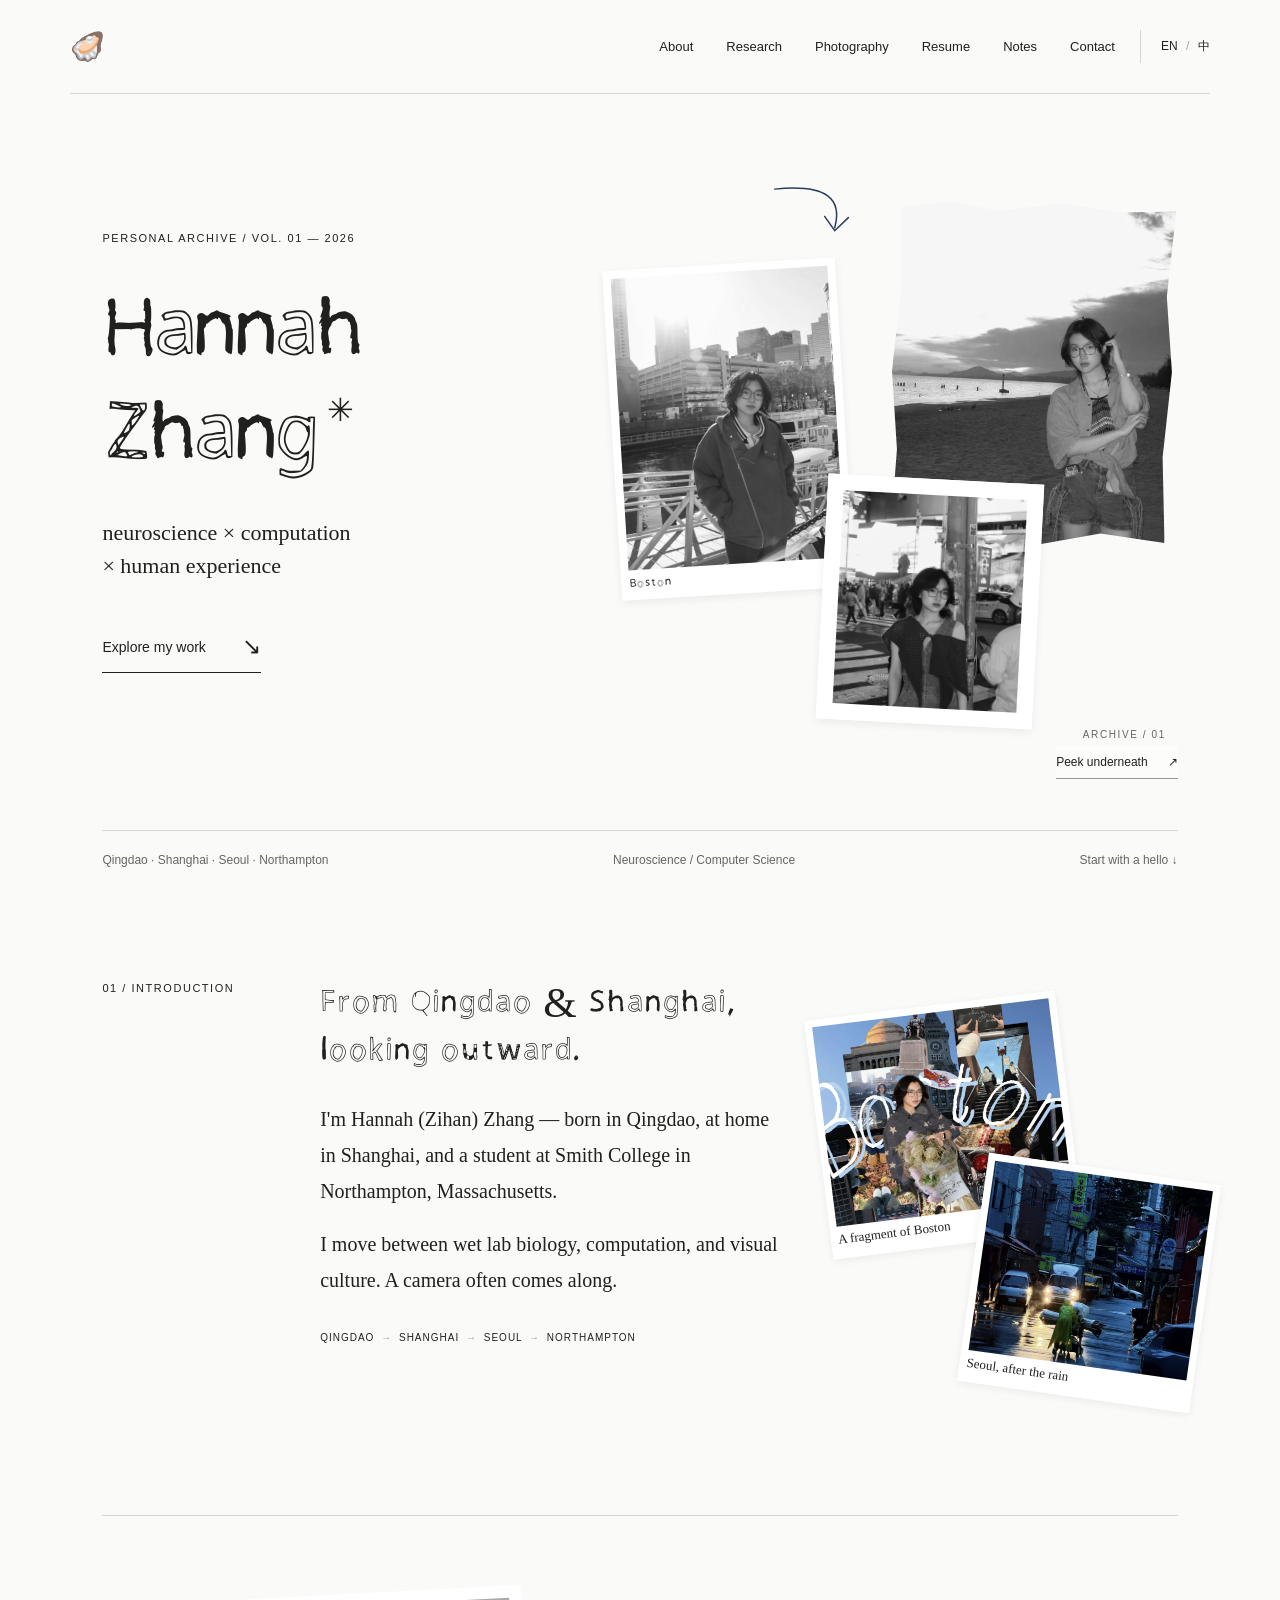
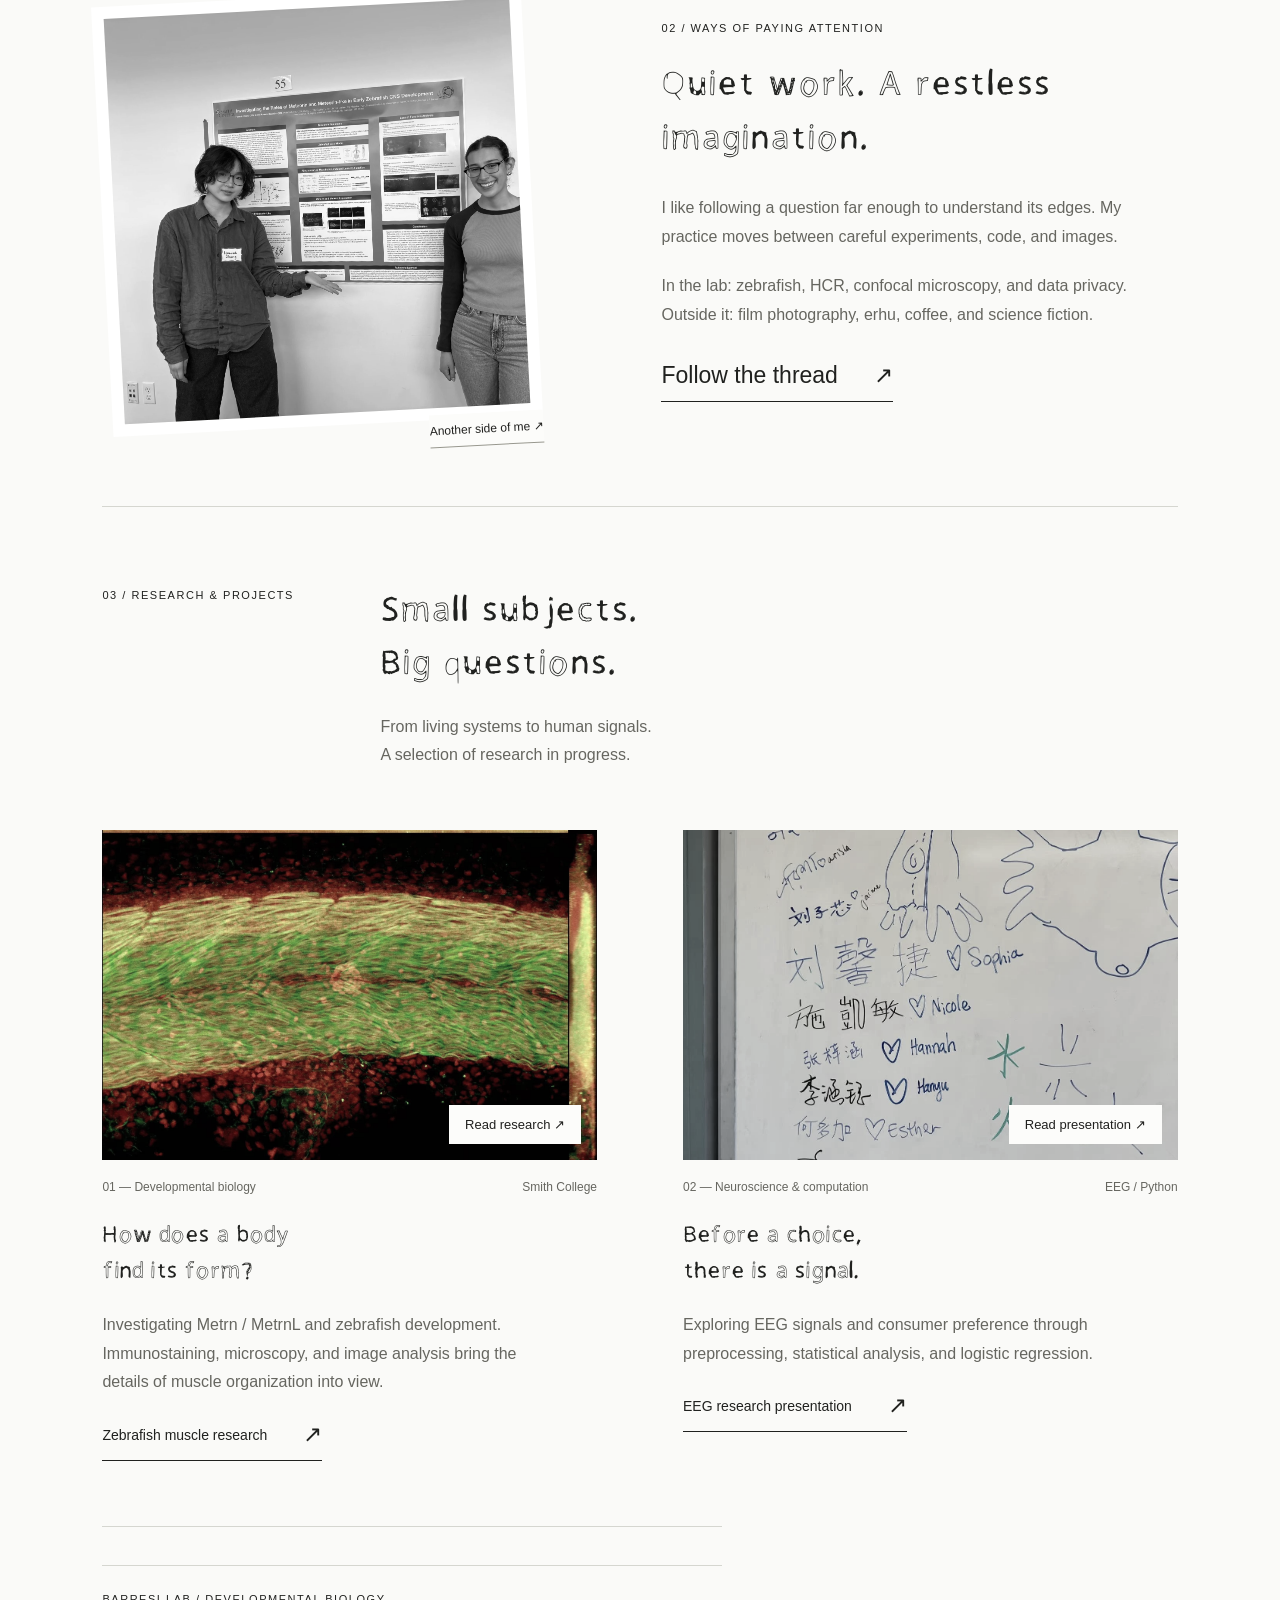
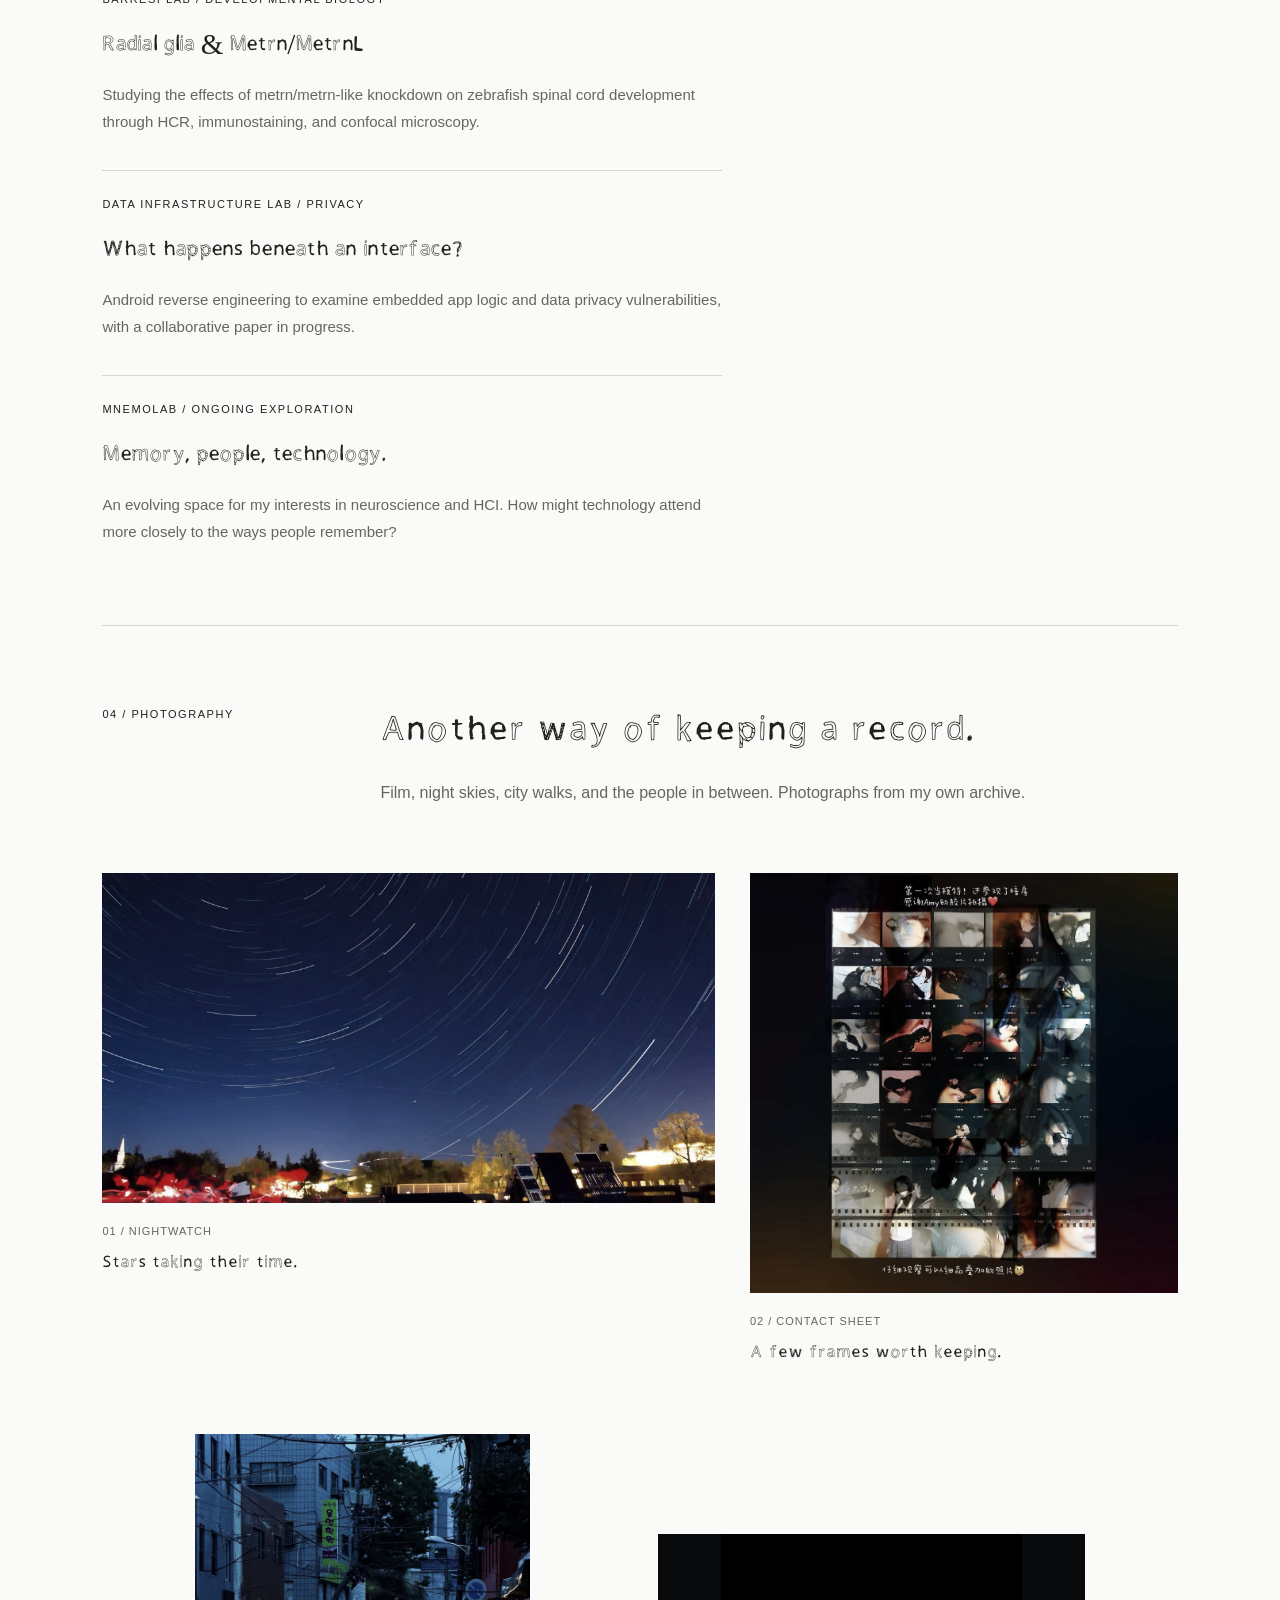
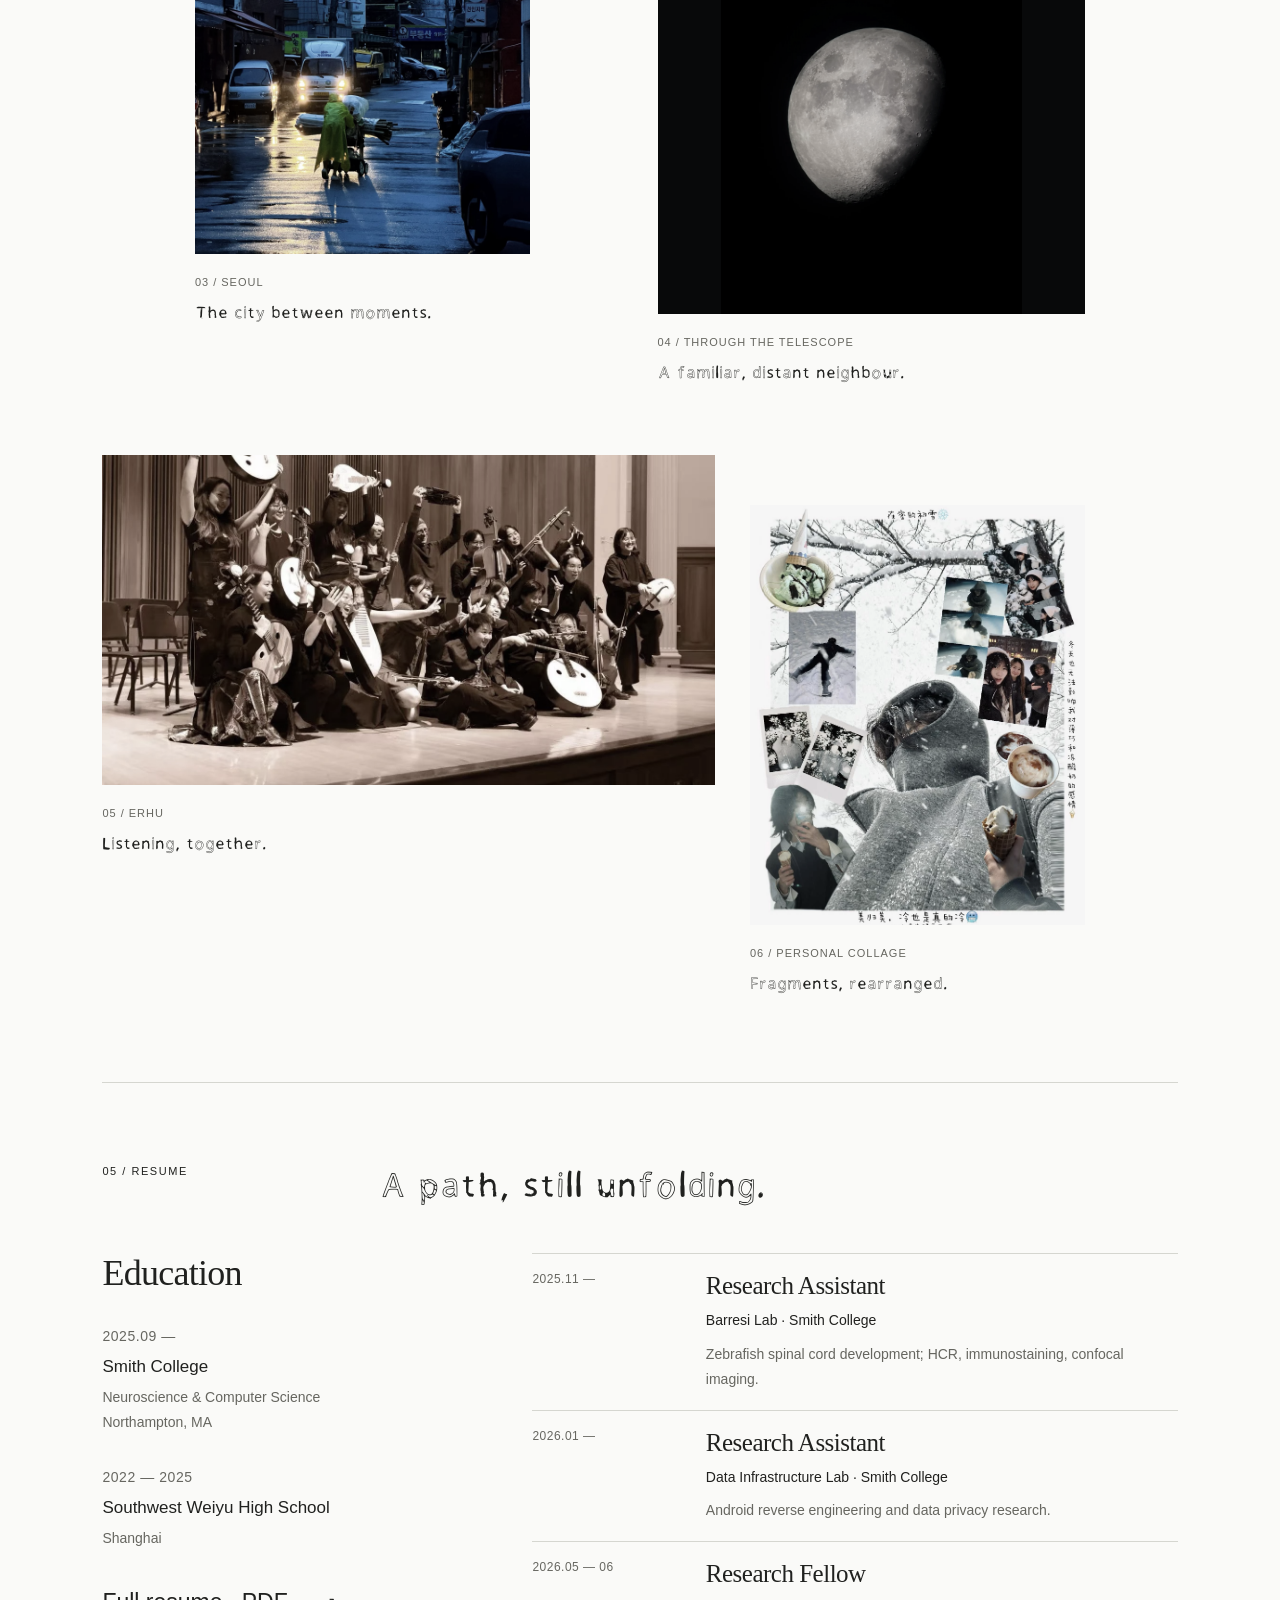
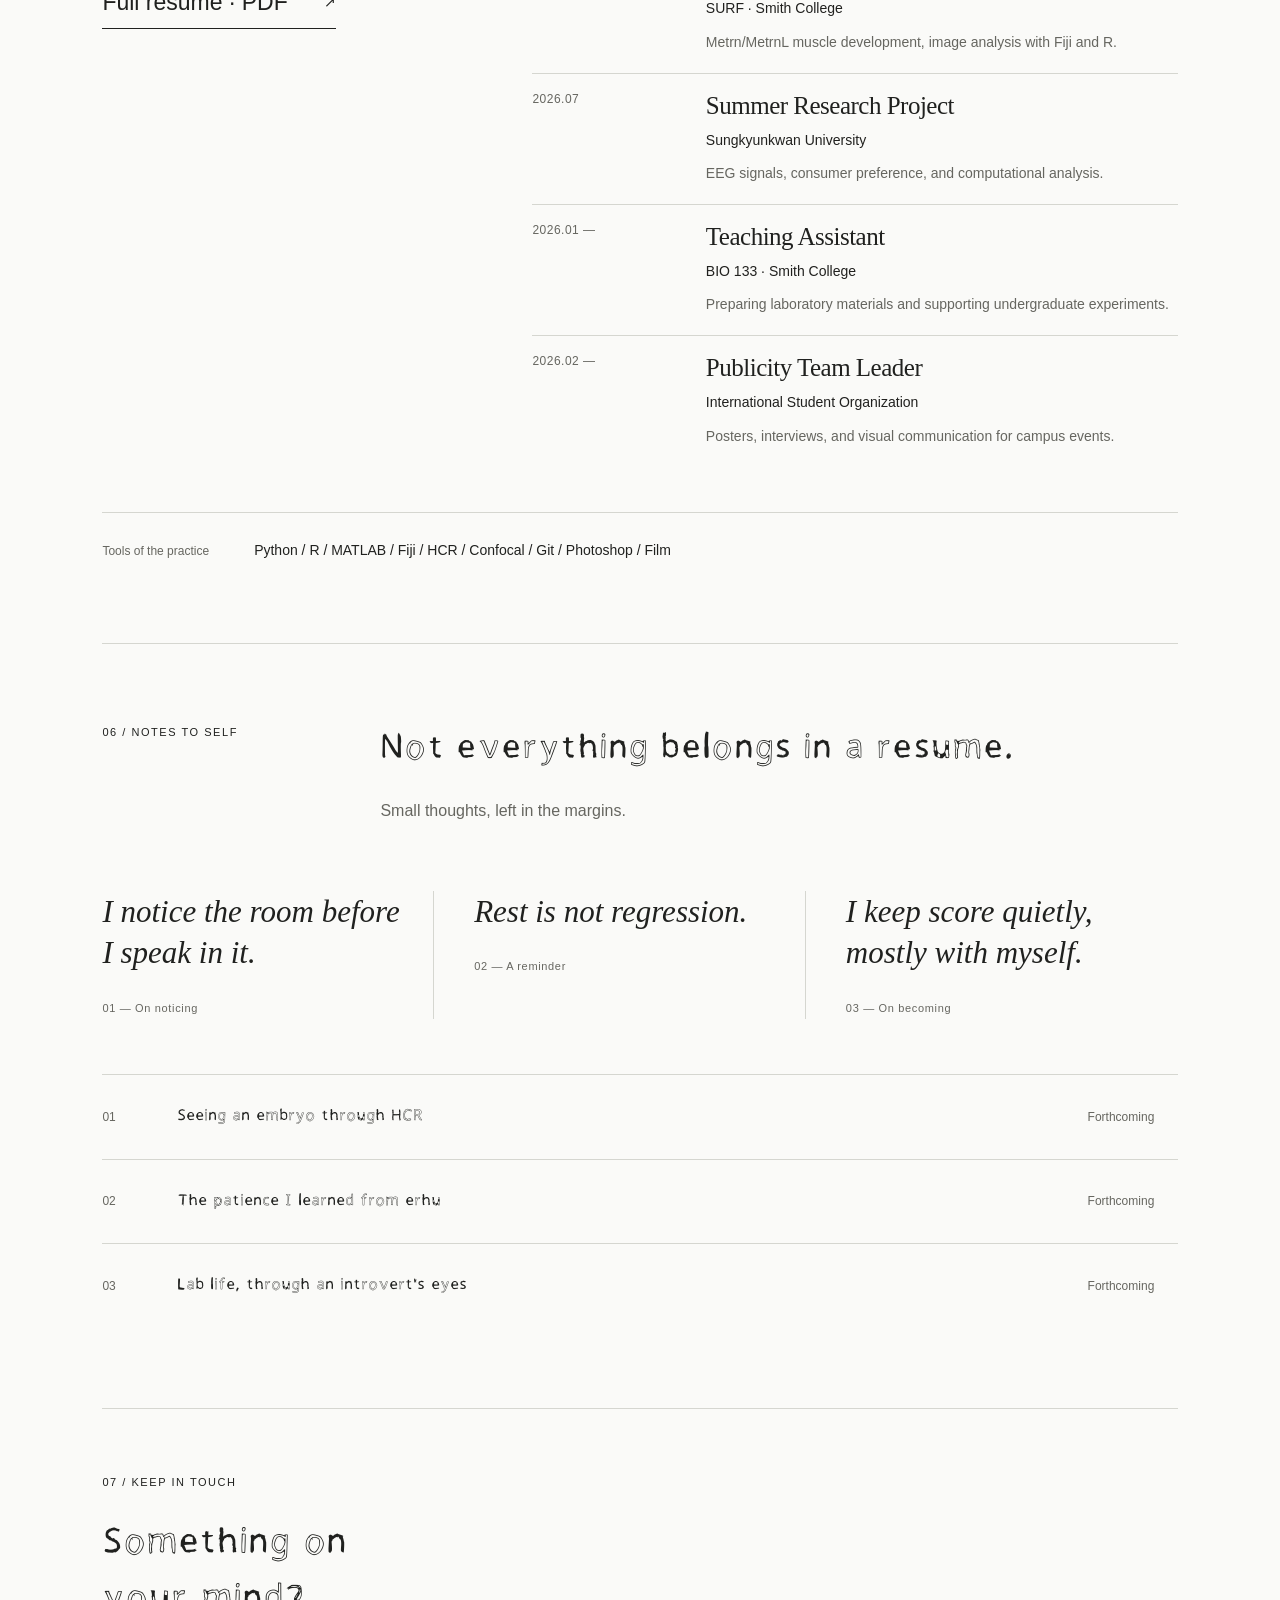
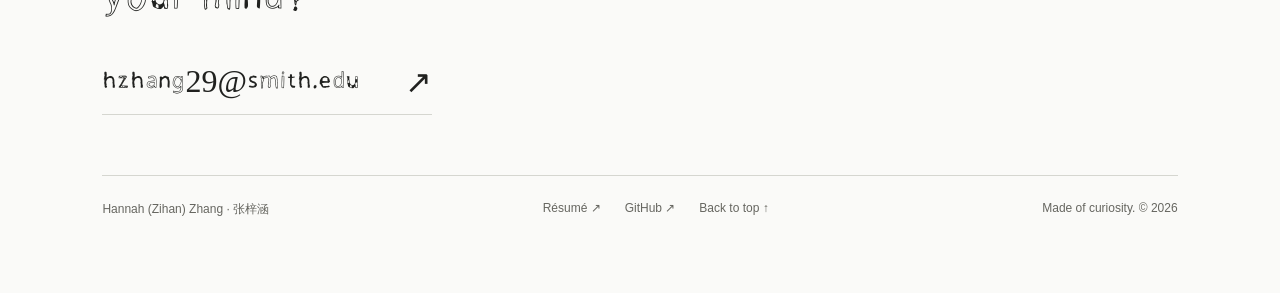
==== editorial.html @ 05620614 "Create Hannah portfolio site" ====
<!doctype html>
<html lang="en"><head><meta charset="utf-8"><meta name="viewport" content="width=device-width,initial-scale=1"><meta name="description" content="Hannah (Zihan) Zhang — neuroscience, computer science, and human-computer interaction. Research, projects, and observations."><meta name="theme-color" content="#fafaf8"><title>Hannah Zhang — Research & Design</title><link rel="stylesheet" href="style.css"><script src="site.js" defer></script><script src="archive.js" defer></script></head><body><a class="skip" href="#main">Skip to content</a><div id="site"></div></body></html>
---- style.css ----
:root{--paper:#fafaf8;--ink:#20211f;--muted:#686b66;--line:#d5d6d0;--accent:#283d5c;font-family:Arial,Helvetica,sans-serif;color:var(--ink);background:var(--paper);font-synthesis:none}*{box-sizing:border-box}html{scroll-behavior:smooth;scroll-padding-top:100px}body{margin:0}a{color:inherit;text-decoration:none}a:hover{opacity:.7}a:focus-visible,summary:focus-visible{outline:2px solid #a35439;outline-offset:6px}img{display:block;width:100%;height:100%;object-fit:cover}p{font-size:16px;line-height:1.7}h1,h2,h3,p,figure{margin:0}h1,h2,h3{font-weight:400}h2{font-family:Georgia,'Times New Roman',serif;font-size:clamp(40px,4.6vw,72px);line-height:1.08;letter-spacing:-.04em}h2 em,h3 em{font-weight:400}h3{font:36px/1.12 Georgia,serif;letter-spacing:-.025em}header{height:94px;display:flex;align-items:center;justify-content:space-between;margin:0 5.5%;border-bottom:1px solid var(--line);position:relative;z-index:5}nav{display:flex;gap:36px;font-size:14px}nav span{margin-left:8px}.wordmark{font:44px/.8 Georgia,serif;letter-spacing:-5px}.wordmark span{font-style:italic}.wordmark sup{font-size:20px;vertical-align:top;margin-left:8px;letter-spacing:0}.edition-switch{position:fixed;bottom:22px;left:50%;transform:translateX(-50%);display:flex;z-index:20;background:var(--paper);border:1px solid var(--line);border-radius:40px;padding:5px;box-shadow:0 5px 30px #0002;white-space:nowrap;font-size:13px}.edition-switch a{padding:10px 19px;border-radius:25px}.edition-switch a[aria-current]{background:var(--ink);color:var(--paper)}.eyebrow{text-transform:uppercase;letter-spacing:.13em;font-size:12px;line-height:1.5}.hand{font-family:'Bradley Hand','Segoe Print','Comic Sans MS',cursive;font-size:22px;color:var(--accent)}.text-link{display:inline-flex;gap:36px;align-items:center;font-size:14px;padding:12px 0;border-bottom:1px solid currentColor}.text-link span{font-size:23px}.section{margin:0 8%;padding:110px 0;border-bottom:1px solid var(--line)}.skip{position:fixed;top:-100px;z-index:99;background:white;color:black;padding:12px}.skip:focus{top:0}.editorial-hero{padding:76px 8% 0;display:grid;grid-template-columns:43% 57%;min-height:calc(100svh - 94px);align-items:center}.intro{position:relative;padding-bottom:60px}.intro h1{font-family:Georgia,serif;line-height:.84;letter-spacing:-.07em;font-size:clamp(78px,8.6vw,137px);margin:36px 0 26px}.intro h1 span{font-style:italic}.intro h1 sup{font-size:44px;vertical-align:top;display:inline-block;transform:translate(13px,10px)}.hero-sub{font-family:Georgia,serif;font-size:20px;line-height:1.45;margin-bottom:24px}.intro-note{display:block;transform:rotate(-5deg);margin-top:35px;font-size:19px}.collage{height:540px;position:relative;margin-left:15px}.piece{position:absolute;background:#fff;box-shadow:0 3px 8px #0001;filter:grayscale(1);transition:filter .4s,transform .4s}.piece:hover{filter:grayscale(0);z-index:4;transform:rotate(0deg) scale(1.04)}.piece img{object-fit:cover}.portrait{width:43%;height:315px;top:67px;left:9%;transform:rotate(-7deg);padding:8px 8px 30px}.portrait figcaption{font:13px Georgia,serif;padding-top:8px}.snow{width:45%;height:326px;right:0;top:20px;transform:rotate(7deg);clip-path:polygon(0 2%,18% 0,25% 2%,55% 0,70% 2%,100% 0,98% 25%,100% 50%,98% 76%,100% 100%,76% 98%,40% 100%,0 98%)}.film{width:38%;height:240px;left:43%;top:273px;transform:rotate(6deg);padding:7px;z-index:2}.fish{width:31%;height:177px;top:332px;left:5%;transform:rotate(-9deg);padding:7px 7px 23px;z-index:3}.fish img{object-position:50% 45%}.fish figcaption{font:12px Georgia,serif;padding-top:5px}.top-note{position:absolute;left:1%;top:0;transform:rotate(-5deg)}.collage svg{position:absolute;width:95px;left:30%;top:0;color:var(--accent);z-index:5}.bottom-note{position:absolute;bottom:0;left:4%;transform:rotate(-4deg);font-size:18px}.collage-star{position:absolute;right:-5%;bottom:45px;font-size:60px;color:var(--accent);transform:rotate(20deg)}.hero-baseline{grid-column:1/-1;display:flex;justify-content:space-between;border-top:1px solid var(--line);margin-top:55px;padding:22px 0;font-size:12px;color:var(--muted);gap:20px}.about{display:grid;grid-template-columns:40% 1fr;gap:12%;align-items:center}.about-photo{transform:rotate(-3deg)}.about-photo img{height:430px;filter:grayscale(1);object-position:30%;border:12px solid white}.about-photo .hand{display:block;text-align:center;margin-top:17px}.about-copy h2{margin:22px 0 27px}.about-copy p:not(.eyebrow){margin-bottom:20px;color:var(--muted)}.section-heading{display:grid;grid-template-columns:24% 1fr;align-items:start;gap:30px}.section-heading>p:last-child:not(.eyebrow){grid-column:2;color:var(--muted)}.research-grid{display:grid;grid-template-columns:1fr 1fr;gap:8%;margin-top:60px}.research-card.second{margin-top:130px}.image-link{position:relative;display:block;height:330px;overflow:hidden}.image-link img{transition:transform .6s;filter:grayscale(1)}.image-link:hover img{transform:scale(1.035);filter:grayscale(0)}.image-action{position:absolute;right:16px;bottom:16px;background:var(--paper);color:var(--ink);font-size:13px;padding:12px 16px}.card-meta{display:flex;justify-content:space-between;gap:14px;font-size:12px;color:var(--muted);margin:20px 0 18px}.research-card h3{margin-bottom:20px}.research-card p{max-width:460px;color:var(--muted);margin-bottom:12px}.project-list{margin-top:60px}.project-list article{padding:35px 0;border-top:1px solid var(--line);display:grid;grid-template-columns:8% 1fr 27%;gap:25px}.project-number{font:italic 27px Georgia,serif}.project-list h3{margin:15px 0}.project-list p{color:var(--muted);max-width:480px}.project-list article>img{height:235px;filter:grayscale(1)}details{margin-top:20px;max-width:550px}summary{cursor:pointer;list-style:none;font-size:14px;display:flex;justify-content:space-between;width:210px;padding:12px 0;border-bottom:1px solid var(--line)}summary::-webkit-details-marker{display:none}details[open] summary span{transform:rotate(45deg)}details>p{padding-top:16px}.mini-gallery{display:grid;grid-template-columns:repeat(3,1fr);gap:8px;margin-top:16px}.mini-gallery img{height:120px}footer{padding:95px 8% 110px}footer h2{margin:25px 0 35px;font-size:clamp(45px,6vw,90px)}.email{font:clamp(19px,2.5vw,36px) Georgia,serif;border-bottom:1px solid var(--line);padding-bottom:13px;display:inline-flex;gap:45px}.footer-bottom{margin-top:80px;display:flex;flex-wrap:wrap;justify-content:space-between;gap:30px;border-top:1px solid var(--line);padding-top:25px;font-size:12px;color:var(--muted)}.footer-bottom div{display:flex;gap:24px}
/* Celestial: a distinct, immersive visual composition. */
.cosmic{--paper:#100e10;--ink:#f2ebe3;--muted:#bab0aa;--line:#ffffff2c;--accent:#d1a995;background:var(--paper);color:var(--ink)}.cosmic header{position:absolute;left:0;right:0;margin:0 5.5%;border-bottom-color:#ffffff35}.cosmic .wordmark{letter-spacing:-4px}.cosmic-hero{height:920px;min-height:100svh;max-height:1200px;position:relative;overflow:hidden;background:#100e10}.sky{position:absolute;inset:0;object-fit:cover;filter:sepia(.8) saturate(.65);opacity:.6;object-position:center 25%;transform:scale(1.07)}.nebula{position:absolute;inset:0;background:radial-gradient(ellipse at 72% 34%,#8f403761 0%,transparent 47%),linear-gradient(180deg,#130a1633 20%,#190e1666 65%,#100e10 100%);mix-blend-mode:screen}.cosmic-kicker{position:absolute;top:145px;left:8%;right:8%;display:flex;justify-content:space-between;font-size:12px;letter-spacing:.16em;text-transform:uppercase;z-index:3}.cosmic-title{position:relative;z-index:3;padding:242px 8% 0;pointer-events:none}.cosmic-title .eyebrow{color:#d6c3b7}.cosmic-title h1{font-family:Georgia,serif;font-size:clamp(96px,12.5vw,186px);font-weight:400;letter-spacing:-.055em;line-height:.88;margin:29px 0}.cosmic-title h1 em{font-weight:400}.cosmic-title>p:not(.eyebrow){font:20px/1.6 Georgia,serif;color:#e0d2c9}.cosmic-cta{display:inline-flex;gap:50px;align-items:center;font-size:14px;border-bottom:1px solid #ffffff66;padding:16px 0;margin-top:24px;pointer-events:auto}.moon{position:absolute;right:-7%;top:215px;width:56%;height:550px;object-fit:contain;mix-blend-mode:screen;filter:sepia(.45);opacity:.83;transform:rotate(-17deg);mask-image:linear-gradient(to bottom,black 70%,transparent)}.cell{position:absolute;width:43%;height:460px;left:45%;bottom:-15px;object-fit:cover;mix-blend-mode:screen;opacity:.55;filter:sepia(.65) saturate(.8);mask-image:radial-gradient(ellipse,#000 15%,transparent 67%);transform:rotate(-26deg)}.cosmic-caption{position:absolute;right:8%;bottom:93px;z-index:4;text-align:right}.cosmic-caption span{font-size:12px;letter-spacing:.12em;text-transform:uppercase;color:#d0b2a1}.cosmic-caption p{font:20px/1.5 Georgia,serif;margin-top:14px}.orbit-caption{position:absolute;left:8%;bottom:38px;font:italic 16px Georgia,serif;color:var(--muted)}.cosmic-about{display:grid;grid-template-columns:24% 1fr;gap:30px}.cosmic-about h2{font-size:clamp(40px,4.8vw,75px)}.cosmic-about h2 em{color:#c0a491}.about-columns{display:grid;grid-template-columns:1fr 1fr;gap:35px;margin:40px 0 15px}.about-columns p{color:var(--muted)}.cosmic .research{position:relative}.cosmic .research .section-heading h2 em,.cosmic .projects h2 em{color:#c0a491}.cosmic .image-link img{filter:saturate(.5)}.cosmic .image-link{height:365px}.cosmic .research-card.second{margin-top:150px}.cosmic .project-list article>img{filter:sepia(.25) saturate(.6)}.cosmic footer{background:radial-gradient(ellipse at 75% 90%,#4e282766,transparent 60%)}.cosmic footer h2 em{color:#c0a491}
@media(min-width:1600px){.editorial-hero,.section,footer{max-width:1440px;margin-left:auto;margin-right:auto}.editorial-hero{padding-left:80px;padding-right:80px}.collage{height:600px;transform:scale(1.08);transform-origin:center}.section,footer{padding-left:80px;padding-right:80px}}
@media(max-width:1000px){header{height:80px}.editorial-hero{padding-top:70px;grid-template-columns:43% 57%;padding-left:6%;padding-right:6%}.intro h1{font-size:90px}.collage{transform:scale(.87);transform-origin:center;min-width:360px;margin-left:-20px}.hero-sub{font-size:18px}.hero-baseline{font-size:12px}.section{margin:0 6%;padding:80px 0}.about{gap:7%}.about-photo img{height:340px}.section-heading{grid-template-columns:20% 1fr}.cosmic-title{padding-top:245px}.cosmic-title h1{font-size:130px}.cosmic-hero{height:890px}.cosmic-kicker{top:120px}.moon{right:-13%;width:65%}.cosmic-about{grid-template-columns:1fr}.cosmic-about>div{padding-top:18px}.research-grid{gap:5%}.card-meta{flex-direction:column;gap:5px}.image-link,.cosmic .image-link{height:280px}.project-list article{grid-template-columns:5% 1fr 28%;gap:20px}}
@media(max-width:650px){html{scroll-padding-top:25px}header{margin:0 6%;height:76px}.wordmark{font-size:35px}nav{gap:15px;font-size:12px}nav span{display:none}.editorial-hero{display:flex;flex-direction:column;padding:46px 6% 0;align-items:stretch}.intro{padding:0}.intro h1{font-size:94px;margin-top:28px}.intro h1 br{display:none}.intro h1 span{display:block}.intro h1 sup{position:absolute;left:245px;top:97px;font-size:36px}.hero-sub{font-size:19px}.intro-note{position:absolute;right:0;bottom:10px;font-size:15px;width:105px}.collage{width:100%;height:475px;min-width:0;margin:45px 0 0;transform:none}.portrait{height:275px;left:5%;top:67px}.snow{height:265px;width:48%;right:2%;top:38px}.film{height:193px;top:243px}.fish{height:155px;top:288px;left:2%;width:36%}.bottom-note{bottom:0;font-size:16px}.collage-star{right:0;bottom:14px;font-size:46px}.top-note{font-size:20px}.hero-baseline{margin-top:30px;flex-wrap:wrap;gap:12px;line-height:1.6}.hero-baseline a{width:100%}.section{padding:65px 0;margin:0 6%}.about{display:flex;flex-direction:column-reverse;gap:40px}.about-photo{width:90%}.about-photo img{height:290px}.about-copy h2{font-size:45px}.section-heading{display:block}.section-heading .eyebrow{margin-bottom:25px}.section-heading>p:last-child:not(.eyebrow){margin-top:25px}.research-grid{grid-template-columns:1fr;gap:55px;margin-top:35px}.research-card.second,.cosmic .research-card.second{margin-top:0}.image-link,.cosmic .image-link{height:285px}.card-meta{flex-direction:row;font-size:11px}h3{font-size:33px}.project-list{margin-top:35px}.project-list article{grid-template-columns:26px 1fr;gap:14px}.project-list article>img{grid-column:2;height:220px}.project-list h3{font-size:30px}.mini-gallery{grid-template-columns:1fr 1fr}.mini-gallery img{height:120px}footer{padding:65px 6% 120px}.footer-bottom{margin-top:55px;display:flex;flex-direction:column;gap:24px}.edition-switch{bottom:16px}.edition-switch a{padding:10px 17px}.cosmic header{margin:0 6%}.cosmic-kicker{top:108px;left:6%;right:6%;font-size:10px;letter-spacing:.08em}.cosmic-hero{height:860px;min-height:100svh;max-height:none}.cosmic-title{padding:210px 6% 0}.cosmic-title h1{font-size:clamp(86px,22vw,125px);margin-top:28px}.cosmic-title .eyebrow{font-size:10px;letter-spacing:.09em}.cosmic-title>p:not(.eyebrow){font-size:17px;max-width:260px}.moon{top:345px;right:-27%;width:92%;height:430px;opacity:.52}.cell{width:95%;left:0;bottom:10px;height:330px;opacity:.48}.cosmic-caption{right:6%;bottom:69px}.cosmic-caption p{font-size:17px}.cosmic-caption span{font-size:10px}.orbit-caption{left:6%;font-size:13px;bottom:25px}.cosmic-about h2{font-size:42px}.about-columns{grid-template-columns:1fr;gap:22px;margin-top:28px}.cosmic-about{gap:13px}.sky{object-position:55% center}.cosmic footer h2{font-size:45px}}
@media(prefers-reduced-motion:reduce){html{scroll-behavior:auto}*,*::before,*::after{transition:none!important}}
/* Hybrid reveal system: one concealed layer, a pointer-following aperture. */
.reveal-surface{--mx:50%;--my:50%;position:relative;isolation:isolate}.hidden-world{position:absolute;inset:0;overflow:hidden;pointer-events:none;z-index:7;background:#170d12;clip-path:circle(0 at var(--mx) var(--my));transition:clip-path .5s cubic-bezier(.2,.7,.2,1);filter:none}.is-peeking>.hidden-world,.word-peek>.hidden-world{clip-path:circle(145px at var(--mx) var(--my));transition:clip-path .15s ease-out}.is-open>.hidden-world{clip-path:circle(150% at 50% 50%);transition:clip-path .8s ease}.universe-sky{position:absolute;inset:0;filter:sepia(.9) saturate(.75);opacity:.7}.hidden-world:after{content:'';position:absolute;inset:0;background:radial-gradient(ellipse at 65% 35%,#8f393b70,transparent 70%);pointer-events:none}.universe-tissue{position:absolute;left:12%;bottom:12%;width:72%;height:43%;transform:rotate(-28deg);mix-blend-mode:screen;filter:sepia(.5) saturate(.65);mask-image:radial-gradient(ellipse,black 10%,transparent 70%)}.universe-moon{position:absolute;right:-9%;top:0;width:68%;height:65%;object-fit:contain;mix-blend-mode:screen;filter:sepia(.5);opacity:.8}.world-caption{position:absolute;z-index:2;left:10%;bottom:16%;right:5%;font:italic 31px/1.1 Georgia,serif;color:#f6e9df}.world-caption small{display:block;font:10px/1.5 Arial,sans-serif;letter-spacing:.13em;text-transform:uppercase;margin-top:15px}.reveal-toggle{position:absolute;bottom:-27px;right:0;z-index:10;border:0;border-bottom:1px solid #98988f;background:var(--paper);color:var(--ink);font:12px/1.5 Arial,sans-serif;padding:7px 0;cursor:pointer;display:flex;gap:20px}.reveal-toggle:focus-visible{outline:2px solid #6b443f;outline-offset:5px}.collage .bottom-note{bottom:16px}.collage .hidden-world{inset:25px 0 32px;transform:rotate(2deg);border-radius:2px}.about-world{inset:12px 12px 52px}.about-film{position:absolute;right:6%;top:14%;height:70%;width:45%;object-fit:cover;transform:rotate(12deg);filter:sepia(.4);mix-blend-mode:screen}.about-world .world-caption{font-size:26px}.about-photo .reveal-toggle{bottom:-25px}.research-inner{position:absolute;width:90%;height:110%;left:10%;top:-5%;mix-blend-mode:screen;object-fit:cover;filter:sepia(.6) saturate(.65);mask-image:radial-gradient(ellipse,black 10%,transparent 72%)}.research-world .world-caption{font-size:30px}.image-action{z-index:8}.discipline{cursor:crosshair;position:relative;display:inline-block;outline-offset:6px}.discipline:after{content:'';position:absolute;left:0;bottom:-3px;width:100%;height:6px;border-bottom:1px solid #674b49;transform:scaleX(0) rotate(-2deg);transform-origin:left;transition:transform .4s}.discipline:hover:after,.discipline:focus:after{transform:scaleX(1) rotate(-2deg)}.collage[data-world=biology] .universe-tissue{width:100%;height:80%;left:0;bottom:10%;opacity:1}.collage[data-world=biology] .universe-moon{opacity:.15}.collage[data-world=computation] .hidden-world{background-color:#171c25}.collage[data-world=computation] .world-caption:before{content:'signal → pattern → understanding';display:block;font:12px/1.8 monospace;margin-bottom:12px}.collage[data-world=human] .world-caption:before{content:'a space between you & me';display:block;font:15px/1.5 Georgia,serif;margin-bottom:12px}.project-reveal{position:relative;isolation:isolate;transition:color .4s,padding .4s}.project-reveal:before{content:'';position:absolute;inset:0;z-index:-1;background:linear-gradient(90deg,#1b1016e8,#321f2580),var(--project-world) center/cover;clip-path:inset(0 100% 0 0);transition:clip-path .65s ease}.project-reveal:hover:before,.project-reveal:focus-within:before{clip-path:inset(0)}.project-reveal:hover,.project-reveal:focus-within{color:#f5eee7;padding-left:20px;padding-right:20px}.project-reveal:hover p,.project-reveal:focus-within p{color:#d8cbc3}.constellation-line{position:relative;padding-bottom:14px}.constellation-line:after{content:'· ——— ✧ ——— ·';font:20px Georgia,serif;color:#674b49;position:absolute;left:0;bottom:-15px;white-space:nowrap;max-width:0;overflow:hidden;transition:max-width .8s}.constellation-line:hover:after,.constellation-line:focus:after{max-width:100%}#contact{position:relative;overflow:hidden}.contact-star{position:absolute;top:var(--cy,50%);left:var(--cx,90%);pointer-events:none;font-size:23px;color:#67534d;opacity:0;transition:opacity .4s;transform:translate(14px,10px)}#contact:hover .contact-star{opacity:.6}@media(max-width:650px){.is-peeking>.hidden-world,.word-peek>.hidden-world{clip-path:circle(105px at var(--mx) var(--my))}.is-open>.hidden-world{clip-path:circle(150% at 50% 50%)}.hero-baseline{margin-top:45px}.intro-note{max-width:105px}.world-caption{font-size:26px}.project-reveal:hover,.project-reveal:focus-within{padding-left:8px;padding-right:8px}.contact-star{display:none}}@media(prefers-reduced-motion:reduce){.contact-star{display:none}.hidden-world{transition:none!important}}
/* Personal archive — quieter typography, distinct editorial chapters. */
.editorial{--display:'Didot','Bodoni 72','Baskerville','Times New Roman',serif;--reading:'Baskerville','Iowan Old Style','Palatino Linotype',serif;--sans:'Avenir Next','Helvetica Neue',Arial,sans-serif;font-family:var(--sans);--paper:#fcfcfa;--ink:#21211f;--muted:#666660}.editorial h1,.editorial h2,.editorial h3,.editorial .email{font-family:var(--display);font-weight:400}.editorial h2{line-height:1.12;letter-spacing:-.035em;font-size:clamp(42px,4.5vw,68px)}.editorial h3{letter-spacing:-.025em}.editorial p{line-height:1.8}.editorial .eyebrow{font-family:var(--sans);font-size:11px;letter-spacing:.14em;line-height:1.6}.editorial .intro h1{font-size:clamp(90px,9vw,144px);line-height:.83;font-weight:400;letter-spacing:-.065em}.editorial .intro h1 span{font-style:normal}.editorial .hero-sub{font-family:var(--reading);font-size:22px;line-height:1.5}.editorial .hand{font-size:19px;color:#565e66}.editorial .intro-note{font-size:17px}.editorial nav{gap:25px;font-size:13px}.editorial header{gap:25px}.language-toggle{border:0;border-left:1px solid var(--line);background:none;padding:8px 0 8px 20px;color:inherit;font:12px var(--sans);cursor:pointer;white-space:nowrap}.language-toggle span{color:#a8a8a0;padding:0 5px}.editorial nav{margin-left:auto}.editorial .intro h1 sup{font-size:32px}.editorial .section{padding-top:125px;padding-bottom:125px}.editorial .about{row-gap:65px}.location-intro{display:grid;grid-template-columns:17% 43% 1fr;gap:35px;align-items:start}.location-copy h2{font-size:52px;margin-bottom:25px}.location-copy>p{font-family:var(--reading);font-size:20px;margin-bottom:17px}.location-route{font-size:10px;line-height:2;letter-spacing:.1em;margin-top:30px}.location-route span{color:#9c9c91;margin:0 3px}.location-photos{position:relative;height:430px;margin-top:25px}.location-photos figure{position:absolute;border:7px solid #fff;background:#fff;box-shadow:0 2px 9px #0001}.location-photos .city-one{height:240px;width:70%;top:0;left:0;transform:rotate(-7deg)}.location-photos .city-two{height:230px;width:65%;top:163px;right:-8%;transform:rotate(8deg)}.location-photos img{height:calc(100% - 25px);filter:saturate(.7)}.location-photos figcaption{font-family:var(--reading);font-size:13px;line-height:25px}.daily-notes{grid-column:1/-1;display:grid;grid-template-columns:repeat(3,1fr);gap:45px;border-top:1px solid var(--line);padding-top:42px}.daily-notes h3{font-size:30px;margin:18px 0}.daily-notes p:not(.eyebrow){color:var(--muted);font-size:15px}.archive-research{margin-top:65px;padding-top:38px;border-top:1px solid var(--line);display:grid;grid-template-columns:repeat(3,1fr);gap:35px}.archive-research h3{font-size:29px;margin:20px 0}.archive-research p:not(.eyebrow){font-size:15px;color:var(--muted)}.photo-editorial{display:grid;grid-template-columns:repeat(12,1fr);gap:65px 35px;margin-top:65px;align-items:start}.gallery-frame{grid-column:span 4}.gallery-frame.wide{grid-column:span 7}.gallery-frame.tall{grid-column:span 5}.gallery-frame:nth-child(3){grid-column:2/span 4}.gallery-frame:nth-child(4){grid-column:7/span 5;margin-top:100px}.gallery-frame:nth-child(5){grid-column:span 7}.gallery-frame:nth-child(6){grid-column:span 4;margin-top:50px}.gallery-frame img{height:420px;filter:saturate(.6);transition:filter .4s}.gallery-frame a:hover{opacity:1}.gallery-frame a:hover img{filter:saturate(1)}.gallery-frame.wide img{height:330px}.gallery-frame.moon-frame img{height:380px;object-fit:contain;background:#08090a}.gallery-frame figcaption{padding-top:18px}.gallery-frame figcaption>span{font-size:11px;letter-spacing:.09em;text-transform:uppercase;color:var(--muted)}.gallery-frame figcaption p{font:23px/1.4 var(--reading);margin-top:8px}.cv-layout{display:grid;grid-template-columns:30% 1fr;gap:10%;margin-top:65px}.cv-layout h4{font-size:17px;font-weight:500;margin:8px 0}.cv-layout aside>p{color:var(--muted);font-size:14px}.cv-date{font-size:12px;letter-spacing:.04em;color:var(--muted)}.cv-layout aside .cv-date{margin-top:30px}.cv-layout aside>.text-link{margin-top:25px}.cv-entries article{display:grid;grid-template-columns:23% 1fr;gap:25px;border-top:1px solid var(--line);padding:23px 0}.cv-entries h3{font-size:28px}.cv-entries p{font-size:14px;color:var(--muted);margin-top:8px}.cv-entries .cv-place{color:var(--ink)}.skill-line{border-top:1px solid var(--line);padding-top:25px;margin-top:45px;display:flex;gap:45px;align-items:baseline}.skill-line>span{font-size:12px;color:var(--muted)}.skill-line p{font-size:14px}.margin-notes{display:grid;grid-template-columns:1fr 1fr 1fr;margin:65px 0 55px;gap:40px}.margin-notes blockquote{margin:0;padding:0 25px 0 0;border-right:1px solid var(--line);font:italic 31px/1.35 var(--reading)}.margin-notes blockquote:last-child{border:0}.margin-notes blockquote>span:last-child{display:block;font:11px/1.8 var(--sans);color:var(--muted);margin-top:25px;letter-spacing:.06em}.notes-index>div{display:grid;grid-template-columns:60px 1fr 90px;align-items:center;gap:15px;border-top:1px solid var(--line);padding:22px 0}.notes-index>div>span{font-size:12px;color:var(--muted)}.notes-index p{font-family:var(--reading);font-size:22px}.editorial .image-link img{filter:saturate(.5)}.editorial footer h2{font-size:clamp(50px,6vw,90px)}html[lang=zh-CN] .editorial{--display:'Songti SC','Noto Serif CJK SC','SimSun',serif;--reading:'Songti SC','SimSun',serif;--sans:'PingFang SC','Microsoft YaHei',sans-serif}html[lang=zh-CN] .intro h1{font-family:'Didot','Bodoni 72',serif}html[lang=zh-CN] .editorial h2{font-size:clamp(36px,3.7vw,57px);line-height:1.4;letter-spacing:.015em}html[lang=zh-CN] .editorial h3{line-height:1.5;font-size:26px}html[lang=zh-CN] .editorial p{line-height:1.95}html[lang=zh-CN] .margin-notes blockquote{font-style:normal;font-size:27px;line-height:1.65}html[lang=zh-CN] .intro h1 span{font-family:'Didot','Bodoni 72',serif}
@media(max-width:1000px){.editorial nav{gap:16px}.location-intro{grid-template-columns:1fr 1fr;gap:35px}.location-intro>.eyebrow{grid-column:1/-1}.location-copy h2{font-size:45px}.daily-notes{gap:25px}.archive-research{gap:25px}.cv-layout{gap:6%;grid-template-columns:32% 1fr}.editorial .section{padding:85px 0}}
@media(max-width:650px){.editorial header{height:auto;min-height:104px;flex-wrap:wrap;gap:12px;padding:20px 0 14px}.editorial header nav{order:3;width:100%;margin:0;justify-content:space-between;gap:8px;font-size:11px}.language-toggle{margin-left:auto}.editorial .intro h1{font-size:100px}.editorial .hero-sub{font-size:21px}.editorial .intro-note{font-size:15px}.editorial .section{padding:65px 0}.location-intro{grid-template-columns:1fr}.location-intro>.eyebrow{grid-column:auto}.location-copy h2{font-size:44px}.location-photos{height:380px;margin:0 7%}.location-photos .city-one{height:235px;width:60%}.location-photos .city-two{height:230px;top:135px;width:55%;right:0}.daily-notes{grid-template-columns:1fr;gap:30px}.daily-notes article+article{padding-top:25px;border-top:1px solid var(--line)}.daily-notes h3{font-size:30px}.archive-research{grid-template-columns:1fr;gap:35px}.photo-editorial{grid-template-columns:1fr 1fr;gap:35px 15px;margin-top:35px}.gallery-frame,.gallery-frame.wide,.gallery-frame.tall,.gallery-frame:nth-child(n){grid-column:span 1;margin-top:0}.gallery-frame:first-child,.gallery-frame:nth-child(5){grid-column:1/-1}.gallery-frame img,.gallery-frame.moon-frame img{height:240px}.gallery-frame.wide img{height:230px}.gallery-frame figcaption p{font-size:19px}.gallery-frame figcaption>span{font-size:10px;letter-spacing:.03em}.cv-layout{grid-template-columns:1fr;gap:40px;margin-top:35px}.cv-layout aside h3{font-size:32px}.cv-entries article{grid-template-columns:1fr;gap:8px}.skill-line{display:block}.skill-line p{margin-top:12px}.margin-notes{grid-template-columns:1fr;gap:30px;margin:40px 0}.margin-notes blockquote{border-right:0;border-bottom:1px solid var(--line);padding-bottom:25px;font-size:30px}.notes-index>div{grid-template-columns:25px 1fr 55px;gap:10px}.notes-index p{font-size:19px}.notes-index>div>span{font-size:10px}.editorial h2{font-size:43px}.editorial .about{gap:35px}.daily-notes{order:3}.editorial .about-photo{order:2}.editorial .about-copy{order:1}html[lang=zh-CN] .editorial h2{font-size:36px}}
/* Reduced copy and a personal hand rather than decorative taglines. */
@font-face{font-family:HannahHand;src:url('fonts/MyfontL-Regular.ttf') format('truetype');font-weight:400;font-style:normal;font-display:swap}.editorial .wordmark{font-family:HannahHand,Georgia,serif;letter-spacing:-3px;white-space:nowrap}.editorial .wordmark .oyster{font-family:system-ui,sans-serif;font-style:normal;font-size:24px;letter-spacing:0;display:inline-block;margin-left:15px;vertical-align:middle}.editorial .piece figcaption{font-family:HannahHand,'Bradley Hand',cursive;font-size:16px}.editorial .section{padding-top:80px;padding-bottom:80px}.editorial .section-heading{grid-template-columns:24% 1fr;gap:20px}.editorial .section-heading h2{font-size:48px;line-height:1.1}.editorial .research-card.second{margin-top:0}.editorial .about{row-gap:30px}.editorial .about-copy h2{font-size:48px}.editorial .cv-layout{margin-top:38px}.editorial .cv-entries article{padding:18px 0}.editorial .cv-entries h3{font-size:25px}.editorial footer h2{font-size:50px}.editorial footer{padding-top:65px;padding-bottom:75px}.editorial .footer-bottom{margin-top:45px}.editorial .intro{padding-bottom:30px}.editorial .intro>.text-link{margin-top:15px}.gallery-reveal{position:relative;display:block;--mx:50%;--my:50%;isolation:isolate}.gallery-inner{position:absolute;inset:0;overflow:hidden;pointer-events:none;clip-path:circle(0 at var(--mx) var(--my));transition:clip-path .3s;background:#1c1118}.gallery-inner img{height:100%!important;filter:sepia(.4) saturate(.65)!important}.gallery-reveal.peek .gallery-inner,.gallery-reveal:focus-visible .gallery-inner{clip-path:circle(115px at var(--mx) var(--my))}.gallery-reveal.open .gallery-inner{clip-path:circle(150% at 50% 50%)}.gallery-toggle{background:none;border:0;border-bottom:1px solid var(--line);padding:5px 0;font:12px var(--sans);color:var(--muted);cursor:pointer;margin-top:12px}.gallery-toggle[aria-pressed=true]{color:var(--ink);border-color:var(--ink)}.gallery-toggle:focus-visible{outline:2px solid #685547;outline-offset:4px}.editorial .location-copy h2{font-size:43px}.editorial .research-card h3{font-size:32px}.editorial .about-photo .reveal-toggle{bottom:-28px}@media(max-width:650px){.editorial .section{padding-top:55px;padding-bottom:55px}.editorial .section-heading h2,.editorial .about-copy h2{font-size:38px}.editorial .research-card h3{font-size:30px}.editorial .wordmark .oyster{font-size:21px}.editorial .location-copy h2{font-size:38px}.editorial .about-photo{margin-bottom:25px}}
.personal-hand{font-family:HannahHand,'Bradley Hand',cursive!important;font-size:25px!important}.hello-note{position:absolute;left:0;top:-14px;z-index:5;transform:rotate(-5deg)}.editorial .archive-research{grid-template-columns:1fr;max-width:620px}.editorial .research-card h3{margin-top:25px}.message-form{display:grid;grid-template-columns:1fr 1fr;gap:25px;max-width:760px;margin:40px 0 0 auto}.message-form label{display:flex;flex-direction:column;gap:10px;font-size:14px}.message-form input,.message-form textarea{font:16px/1.6 var(--sans);color:var(--ink);background:#ffffffb8;border:1px solid var(--line);border-radius:0;padding:12px;width:100%}.message-form textarea{resize:vertical;min-height:140px}.message-field,.message-actions,.message-status{grid-column:1/-1}.message-actions{display:flex;gap:18px;flex-wrap:wrap}.message-actions button{padding:12px 18px;background:var(--ink);color:var(--paper);border:1px solid var(--ink);font:13px var(--sans);cursor:pointer}.message-actions button:disabled{background:transparent;color:var(--muted);border-color:var(--line);cursor:not-allowed}.message-status{font-size:13px!important;color:var(--muted)}.backdrop-mode{position:relative}.inner-backdrop{position:fixed;inset:0;z-index:0;opacity:0;pointer-events:none;transition:opacity .65s;background:#160e17}.inner-backdrop img{height:100%;width:100%;object-fit:cover;filter:sepia(.35) saturate(.6);opacity:.85}.backdrop-mode #site{position:relative;z-index:1}.backdrop-mode .hidden-world,.backdrop-mode .gallery-inner{display:none!important}.world-visible .inner-backdrop{opacity:1}.backdrop-mode header,.backdrop-mode main>section,.backdrop-mode footer{transition:background-color .65s}.world-visible header,.world-visible main>section,.world-visible footer{background-color:#fcfcfaeb;box-shadow:0 0 40px 25px #fcfcfaeb}.world-visible main>section{border-color:#c8c5bf}.backdrop-close{position:fixed;right:25px;bottom:25px;z-index:30;background:#fcfcfa;color:#24231f;border:1px solid #cbc7c0;padding:12px 20px;font:13px var(--sans);cursor:pointer}.backdrop-close[hidden]{display:none}.backdrop-mode .piece:hover{transform:none;filter:grayscale(1)}.backdrop-mode .piece{transition:none}.backdrop-mode .gallery-reveal:hover img{filter:saturate(.6)}@media(max-width:650px){.message-form{grid-template-columns:1fr}.hello-note{font-size:23px!important}.world-visible main>section{box-shadow:0 0 12px 5px #fcfcfaeb}.message-form input,.message-form textarea{font-size:16px}.backdrop-close{bottom:16px;right:16px}}

/* Only a 92px window follows the pointer. No backdrop, glow, or zoom. */
.cursor-world .hidden-world,.cursor-world .gallery-inner{display:none!important}
.cursor-aperture{position:fixed;inset:0;z-index:40;pointer-events:none;background-color:#242122;background-position:center;background-size:cover;background-repeat:no-repeat;clip-path:circle(38px at var(--cursor-x) var(--cursor-y));transition:none;animation:none}
.cursor-aperture[hidden]{display:none}
.cursor-world .piece:hover{filter:grayscale(1);transform:revert-layer}
.cursor-world .piece{transition:none}
.cursor-world .piece.portrait:hover{transform:rotate(-7deg)}
.cursor-world .piece.snow:hover{transform:rotate(7deg)}
.cursor-world .piece.film:hover{transform:rotate(6deg)}
.cursor-world .piece.fish:hover{transform:rotate(-9deg)}
.cursor-world .fish{padding-bottom:7px}
.cursor-world .image-link:hover img{transform:none;filter:saturate(.5)}
.cursor-world .gallery-reveal:hover img{filter:saturate(.6)}
@media(pointer:coarse){.cursor-aperture{display:none!important}}
/* Inner-world boundary: four marked portals only. */
[data-inner-hotspot]{cursor:none}
.portal-cue{position:absolute;z-index:12;right:12px;top:12px;width:25px;height:25px;display:grid;place-items:center;border:1px solid #f7f4ee;background:#20201de8;color:#fff;font:12px/1 var(--sans);border-radius:50%;pointer-events:none}
.form-honey{position:absolute!important;left:-10000px!important;width:1px!important;height:1px!important;opacity:0!important}
/* Recompose the hero as a deliberate editorial plate. */
.editorial .collage{height:570px;margin-left:30px}
.editorial .collage .portrait{width:40%;height:330px;left:3%;top:82px;transform:rotate(-3.5deg);z-index:3}
.editorial .collage .snow{width:48%;height:342px;right:1%;top:20px;transform:rotate(2.5deg);z-index:1;clip-path:polygon(1% 3%,18% 1%,36% 3%,58% 0,78% 2%,99% 1%,97% 26%,100% 48%,98% 73%,100% 98%,77% 96%,55% 100%,32% 97%,2% 99%,3% 74%,0 51%,2% 27%)}
.editorial .collage .film{width:37%;height:245px;left:39%;top:297px;transform:rotate(3deg);z-index:4;border:9px solid white}
.editorial .collage .fish{width:29%;height:178px;left:7%;top:377px;transform:rotate(-5deg);z-index:5;border:8px solid white}
.editorial .collage:after{content:'ARCHIVE / 01';position:absolute;right:2%;bottom:12px;font:10px/1 var(--sans);letter-spacing:.16em;color:var(--muted)}
.editorial .hello-note{left:4%;top:9px;transform:rotate(-4deg);font-family:HannahHand,'Bradley Hand','Segoe Print',cursive!important;font-size:29px!important;color:#426fa8!important;text-shadow:0 1px 0 #fff}
@media(max-width:650px){[data-inner-hotspot]{cursor:auto}.portal-cue{width:23px;height:23px;right:7px;top:7px}.editorial .collage{height:490px;margin-left:0}.editorial .collage .portrait{left:1%;top:78px;height:280px}.editorial .collage .snow{right:0;top:35px;height:278px}.editorial .collage .film{top:267px;height:198px}.editorial .collage .fish{top:327px;height:150px}.editorial .hello-note{top:8px;left:1%;font-size:23px!important}}
/* One portal: peek at the hero, deliberately enter a complete world. */
.cursor-aperture{background-image:radial-gradient(circle at 25% 30%,#f0a43c 0 7%,transparent 8%),radial-gradient(ellipse at 75% 60%,#2b5d5a 0 14%,transparent 15%),linear-gradient(132deg,#c6a8ae 0 24%,#722d39 25% 44%,#23385d 45% 67%,#afc084 68% 100%)!important;box-shadow:inset 0 0 0 1px #ffffffaa}
.enter-world{position:absolute;right:2%;bottom:35px;z-index:14;border:0;border-bottom:1px solid var(--ink);background:var(--paper);color:var(--ink);font:12px var(--sans);padding:9px 0;cursor:pointer;display:flex;gap:24px}.complete-inner-world{--enter-x:50vw;--enter-y:50vh;position:fixed;inset:0;z-index:100;overflow:hidden;background:linear-gradient(145deg,#263859 0 20%,#913d43 20% 44%,#d19a55 44% 57%,#b9c486 57% 75%,#d5afb1 75%);clip-path:circle(0 at var(--enter-x) var(--enter-y));transition:clip-path .85s cubic-bezier(.65,0,.2,1);pointer-events:none;color:#f7eee5}.complete-inner-world.is-open{clip-path:circle(150vmax at var(--enter-x) var(--enter-y));pointer-events:auto}.inner-paper-noise{position:absolute;inset:0;opacity:.18;background-image:repeating-radial-gradient(circle at 20% 10%,#fff 0 1px,transparent 1px 5px);mix-blend-mode:overlay}.inner-shape{position:absolute;mix-blend-mode:multiply;opacity:.72}.shape-a{width:45vw;height:68vh;left:7vw;top:13vh;background:#b5d0d0;clip-path:polygon(0 8%,85% 0,100% 71%,36% 100%,8% 64%)}.shape-b{width:47vw;height:45vh;right:4vw;top:7vh;background:#d4b24f;transform:rotate(8deg);clip-path:polygon(7% 0,100% 17%,88% 100%,0 77%)}.shape-c{width:58vw;height:42vh;right:15vw;bottom:3vh;background:#743041;transform:rotate(-6deg);clip-path:polygon(0 16%,94% 0,100% 82%,18% 100%)}.inner-thread{position:absolute;left:48%;top:-10%;width:3px;height:120%;background:#9f1f2d;transform:rotate(17deg);box-shadow:35px 90px 0 -1px #9f1f2d}.inner-thread:after{content:'';position:absolute;top:42%;left:-85px;width:170px;height:170px;border:3px solid #9f1f2d;border-radius:46% 54% 60% 40%;transform:rotate(23deg)}.inner-micro{position:absolute;border-radius:50%;border:1px solid #ffeed9aa;box-shadow:18px 25px 0 4px #e4f2d75c,-27px 54px 0 9px #e4f2d744,43px -18px 0 6px #ffe1cc55}.micro-a{width:70px;height:70px;left:17%;top:26%}.micro-b{width:110px;height:110px;right:18%;bottom:19%}.inner-constellation{position:absolute;right:9%;top:20%;font:40px/1 var(--reading);letter-spacing:.15em;transform:rotate(-12deg)}.inner-hand{position:absolute;left:11%;bottom:12%;font:34px HannahHand,cursive;transform:rotate(-5deg)}.inner-label{position:absolute;top:7%;left:6%;font:11px/1 var(--sans);letter-spacing:.18em}.return-surface{position:absolute;right:5%;bottom:6%;border:1px solid #fff9;background:#17130f45;color:#fff;padding:13px 18px;font:13px var(--sans);cursor:pointer}.inner-open{overflow:hidden}@media(max-width:650px){.enter-world{right:0;bottom:22px}.inner-hand{font-size:25px;left:8%}.inner-constellation{font-size:27px}.shape-a{width:75vw}.shape-b{width:73vw}.shape-c{width:85vw}.complete-inner-world{transition-duration:.7s}}
@media(prefers-reduced-motion:reduce){.complete-inner-world{transition:none}}
/* Personal type pass requested by Hannah. */
.editorial h1,.editorial h2,.editorial h3,.editorial .email,.editorial .gallery-frame figcaption p,.editorial .notes-index p{font-family:HannahHand,'Didot','Bodoni 72',serif}
.editorial h1,.editorial h2{letter-spacing:0}.editorial .intro h1{line-height:.9}.editorial .wordmark{font-family:system-ui,sans-serif;font-size:28px;letter-spacing:0;line-height:1}
.editorial .wordmark .brand-oyster{display:block;font-size:28px;line-height:1}
html[lang=zh-CN] .editorial h2,html[lang=zh-CN] .editorial h3{font-family:HannahHand,'Songti SC',serif}
.sr-only{position:absolute!important;width:1px!important;height:1px!important;padding:0!important;margin:-1px!important;overflow:hidden!important;clip:rect(0,0,0,0)!important;white-space:nowrap!important;border:0!important}
/* Resume typography stays formal; the personal font remains on larger section titles. */
.editorial .cv-entries h3,.editorial .cv-layout aside h3,.editorial .future-project h3{font-family:'Didot','Bodoni 72','Baskerville',serif;letter-spacing:-.02em}
html[lang=zh-CN] .editorial .cv-entries h3,html[lang=zh-CN] .editorial .cv-layout aside h3,html[lang=zh-CN] .editorial .future-project h3{font-family:'Songti SC','Noto Serif CJK SC',serif}
.future-project{border:1px dashed var(--line);padding:24px!important}.future-project h3{margin:15px 0!important}.future-project p:last-child{color:var(--muted)}
/* Categorized, extendable horizontal photography shelves. */
.photo-shelves{margin-top:55px}.photo-shelf{margin-bottom:70px}.shelf-head{display:flex;align-items:end;justify-content:space-between;border-bottom:1px solid var(--line);padding-bottom:14px;margin-bottom:22px}.shelf-head h3{font-family:'Didot','Bodoni 72','Baskerville',serif;font-size:30px}.shelf-head>div{display:flex;gap:8px}.shelf-arrow{width:36px;height:36px;border:1px solid var(--line);border-radius:50%;background:transparent;color:var(--ink);font:16px var(--sans);cursor:pointer}.shelf-arrow:hover{background:var(--ink);color:var(--paper)}.shelf-track{display:grid;grid-auto-flow:column;grid-auto-columns:minmax(260px,31%);gap:18px;overflow-x:auto;scroll-snap-type:x mandatory;scrollbar-width:thin;scrollbar-color:#a6a69f transparent;padding-bottom:17px;overscroll-behavior-inline:contain}.shelf-track figure{scroll-snap-align:start}.shelf-track a{display:block;height:300px;overflow:hidden;background:#eee}.shelf-track img{height:100%;filter:saturate(.65);transition:filter .3s,transform .4s}.shelf-track a:hover{opacity:1}.shelf-track a:hover img{filter:saturate(1);transform:scale(1.015)}.shelf-track figcaption{display:flex;gap:15px;margin-top:11px;font:14px/1.5 var(--sans)}.shelf-track figcaption>span:first-child{font-size:11px;color:var(--muted)}
@media(max-width:650px){.photo-shelf{margin-bottom:50px}.shelf-track{grid-auto-columns:78%}.shelf-track a{height:270px}.shelf-head h3{font-size:27px}.shelf-arrow{width:34px;height:34px}}
.linkedin-link{margin-left:18px}
@media(max-width:650px){.linkedin-link{margin-left:12px}}
.tally-wrap{max-width:820px;margin:35px 0 0 auto}.tally-wrap iframe{display:block;min-height:560px;background:transparent}.tally-fallback{font-size:12px!important;color:var(--muted);text-align:right}.tally-fallback a{border-bottom:1px solid currentColor}@media(max-width:650px){.tally-wrap iframe{min-height:620px}.tally-fallback{text-align:left}}
/* Tally now belongs to Contact; Xiaoyan follows the same project treatment. */
.editorial .archive-research article{border-top:1px solid var(--line);padding-top:25px}
.editorial .archive-research .future-project{border:0;border-top:1px solid var(--line);padding:25px 0!important}
.contact-note-head{margin-top:65px;padding-top:35px;border-top:1px solid var(--line)}.contact-note-head h3{font-family:HannahHand,'Didot',serif;font-size:38px;margin-top:15px}.editorial footer .tally-wrap{margin:20px 0 0;max-width:820px}.editorial footer .tally-wrap iframe{background:#fff}.editorial footer .footer-bottom{margin-top:60px}@media(max-width:650px){.contact-note-head{margin-top:50px}.contact-note-head h3{font-size:33px}}
.contact-name{font-family:HannahHand,'Didot','Bodoni 72',serif;font-size:clamp(27px,3vw,42px);line-height:1.25;margin:0 0 12px}.contact-name span{font-family:'Songti SC','SimSun',serif;font-size:.72em;color:var(--muted)}
/* Soft, slightly delayed picture reveal inspired by the supplied radial-mask reference. */
@property --cursor-x{syntax:'<length>';inherits:false;initial-value:50vw}
@property --cursor-y{syntax:'<length>';inherits:false;initial-value:50vh}
.cursor-aperture{clip-path:none!important;mask-image:radial-gradient(circle at var(--cursor-x) var(--cursor-y),#000 0 34px,#000d 40px,#0006 49px,transparent 62px);-webkit-mask-image:radial-gradient(circle at var(--cursor-x) var(--cursor-y),#000 0 34px,#000d 40px,#0006 49px,transparent 62px);transition:--cursor-x .11s ease-out,--cursor-y .11s ease-out!important;background-image:radial-gradient(ellipse at 22% 34%,#e8aa39 0 6%,transparent 7%),radial-gradient(circle at 68% 61%,#b5cf87 0 12%,transparent 13%),linear-gradient(132deg,#d4a9b8 0 23%,#7c283d 24% 45%,#244c63 46% 68%,#b5bd7e 69%)!important}
/* A second language: blank paper reveals only words on a dark field. */
.text-portal{--tx:50%;--ty:50%;position:relative;height:310px;margin:0 8%;border-bottom:1px solid var(--line);background:var(--paper);overflow:hidden;cursor:crosshair}.text-portal-cue{position:absolute;left:0;top:50%;transform:translateY(-50%);font:13px HannahHand,cursive;color:#9b9b94;letter-spacing:.04em}.text-underworld{position:absolute;inset:0;background:#070709;color:#f5f2eb;display:grid;place-items:center;text-align:center;mask-image:radial-gradient(circle at var(--tx) var(--ty),#000 0 54px,#000e 66px,#0006 83px,transparent 105px);-webkit-mask-image:radial-gradient(circle at var(--tx) var(--ty),#000 0 54px,#000e 66px,#0006 83px,transparent 105px);opacity:0;transition:opacity .2s,--tx .12s ease-out,--ty .12s ease-out}.text-peek .text-underworld{opacity:1}.text-underworld p{position:relative;z-index:2;font:clamp(21px,2.7vw,40px)/1.35 HannahHand,'Didot',serif;max-width:720px;padding:30px}.text-underworld>span{position:absolute;right:7%;bottom:20%;font:12px var(--sans);letter-spacing:.12em}.text-stars{position:absolute;inset:0;opacity:.55;background-image:radial-gradient(circle at 12% 23%,#fff 0 1px,transparent 2px),radial-gradient(circle at 32% 76%,#fff 0 1px,transparent 2px),radial-gradient(circle at 62% 31%,#fff 0 1px,transparent 2px),radial-gradient(circle at 84% 67%,#fff 0 1px,transparent 2px),radial-gradient(circle at 73% 17%,#fff 0 1px,transparent 2px),radial-gradient(circle at 45% 48%,#fff 0 1px,transparent 2px)}
@media(max-width:1500px) and (min-width:651px){.text-portal{margin-left:8%;margin-right:8%}}
@media(max-width:650px){.text-portal{height:230px;margin:0 6%}.text-underworld{mask-image:radial-gradient(circle at var(--tx) var(--ty),#000 0 45px,#000c 60px,transparent 86px);-webkit-mask-image:radial-gradient(circle at var(--tx) var(--ty),#000 0 45px,#000c 60px,transparent 86px)}.text-underworld p{font-size:24px;padding:22px}.text-underworld>span{display:none}}
@media(prefers-reduced-motion:reduce){.cursor-aperture,.text-underworld{transition:none!important}}
/* Current direction: photo becomes locally colored; no separate or full-screen world. */
.cursor-aperture,.complete-inner-world,.enter-world,.text-portal{display:none!important}.collage{isolation:isolate}.color-collage-layer{--photo-x:50%;--photo-y:50%;position:absolute;inset:0;z-index:11;pointer-events:none;opacity:0;mask-image:radial-gradient(circle at var(--photo-x) var(--photo-y),#000 0 38px,#000e 48px,#0006 61px,transparent 78px);-webkit-mask-image:radial-gradient(circle at var(--photo-x) var(--photo-y),#000 0 38px,#000e 48px,#0006 61px,transparent 78px);transition:opacity .18s,--photo-x .1s ease-out,--photo-y .1s ease-out}.color-peek .color-collage-layer{opacity:1}.color-collage-layer .piece{filter:none!important;transition:none!important}.color-collage-layer figcaption{display:none}.hero-text-world{position:absolute;inset:0;z-index:12;display:grid;place-items:center;background:#060608;color:#f6f4ef;opacity:0;pointer-events:none;mask-image:radial-gradient(circle at var(--hero-x) var(--hero-y),#000 0 52px,#000e 64px,#0006 82px,transparent 104px);-webkit-mask-image:radial-gradient(circle at var(--hero-x) var(--hero-y),#000 0 52px,#000e 64px,#0006 82px,transparent 104px);transition:opacity .15s,--hero-x .1s ease-out,--hero-y .1s ease-out}.hero-text-peek .hero-text-world{opacity:1}.hero-text-world p{font:25px/1.35 HannahHand,'Didot',serif;text-align:center;padding:15px}.hero-text-world>span{position:absolute;right:10%;bottom:14%;font:9px var(--sans);letter-spacing:.13em;text-transform:uppercase}.hero-text-stars{position:absolute;inset:0;background-image:radial-gradient(circle at 18% 18%,white 0 1px,transparent 2px),radial-gradient(circle at 72% 27%,white 0 1px,transparent 2px),radial-gradient(circle at 36% 69%,white 0 1px,transparent 2px),radial-gradient(circle at 86% 76%,white 0 1px,transparent 2px);opacity:.55}@media(pointer:coarse){.color-collage-layer,.hero-text-world{display:none}}
/* The black layer is one hero-sized world, glimpsed locally or entered completely. */
.editorial-hero{position:relative;isolation:isolate}.hero-text-world{position:absolute!important;inset:0!important;z-index:30!important;mask-image:radial-gradient(circle at var(--hero-x) var(--hero-y),#000 0 52px,#000e 66px,#0006 86px,transparent 110px)!important;-webkit-mask-image:radial-gradient(circle at var(--hero-x) var(--hero-y),#000 0 52px,#000e 66px,#0006 86px,transparent 110px)!important;pointer-events:none;transition:opacity .16s,--hero-x .11s ease-out,--hero-y .11s ease-out,mask-image .75s;-webkit-transition:opacity .16s,--hero-x .11s ease-out,--hero-y .11s ease-out,-webkit-mask-image .75s;background:#050507}.hero-world-open .hero-text-world{opacity:1;mask-image:radial-gradient(circle at var(--hero-x) var(--hero-y),#000 0 150vmax)!important;-webkit-mask-image:radial-gradient(circle at var(--hero-x) var(--hero-y),#000 0 150vmax)!important;pointer-events:auto}.hero-text-world p{font-size:clamp(34px,5vw,76px);max-width:950px}.hero-text-world>span{right:8%;bottom:12%;font-size:11px}.hero-text-stars{background-image:radial-gradient(circle at 8% 14%,white 0 1px,transparent 2px),radial-gradient(circle at 18% 73%,white 0 1px,transparent 2px),radial-gradient(circle at 31% 28%,white 0 1px,transparent 2px),radial-gradient(circle at 49% 82%,white 0 1px,transparent 2px),radial-gradient(circle at 62% 19%,white 0 1px,transparent 2px),radial-gradient(circle at 76% 61%,white 0 1px,transparent 2px),radial-gradient(circle at 91% 34%,white 0 1px,transparent 2px),radial-gradient(circle at 84% 88%,white 0 1px,transparent 2px)}.enter-hero-world{margin-top:27px;border:0;border-bottom:1px solid var(--ink);background:transparent;color:var(--ink);font:12px var(--sans);padding:9px 0;display:flex;gap:24px;cursor:pointer}.leave-hero-world{position:absolute;right:7%;top:9%;border:1px solid #ffffff88;background:#09090a;color:white;padding:12px 17px;font:12px var(--sans);cursor:pointer}.hero-world-open{overflow:hidden}.hero-world-open .color-collage-layer{opacity:0!important}@media(max-width:650px){.hero-text-world{display:grid!important}.hero-text-world p{font-size:36px}.enter-hero-world{margin-top:20px}.leave-hero-world{right:6%;top:5%}}
.hero-world-open .hero-text-world{display:grid!important}
.hero-text-world{place-items:stretch;background-image:linear-gradient(90deg,#050507f2,#09060ae3),url('assets/astronomy/field-trip-sky.webp');background-size:cover;background-position:center}.inner-poem{position:relative;z-index:2;width:min(1120px,84%);margin:auto;padding:72px 0 58px;color:#f5f1e9;overflow:auto;max-height:100%}.inner-poem header{height:auto;margin:0 0 42px;padding:0 0 24px;display:grid;grid-template-columns:72px 1fr;gap:24px;align-items:start;border-bottom:1px solid #ffffff55}.inner-poem .poem-number{font:13px/1 var(--sans);letter-spacing:.15em;padding-top:13px}.inner-poem h2{font:clamp(43px,5.4vw,78px)/.98 'Didot','Bodoni 72',Georgia,serif;letter-spacing:-.045em}.inner-poem .poem-byline{font:12px/1.5 var(--sans);letter-spacing:.09em;text-transform:uppercase;margin-top:17px}.inner-poem .poem-byline a{border-bottom:1px solid #ffffff88}.inner-poem .poem-byline span{margin-left:18px;color:#c4beb6}.hero-text-world .poem-lines{width:min(760px,100%);margin-left:auto}.hero-text-world .poem-lines p{font:clamp(18px,1.55vw,24px)/1.56 'Didot','Bodoni 72',Georgia,serif;text-align:left;max-width:none;padding:0;margin:0 0 22px}.hero-text-world .poem-lines p span{font-style:italic;color:#d7d1c8}.hero-text-world .hero-text-stars{z-index:1;background-size:410px 410px,520px 520px,690px 690px,810px 810px,440px 440px,610px 610px,740px 740px,900px 900px}.leave-hero-world{z-index:4}@media(max-width:650px){.inner-poem{width:88%;padding:80px 0 40px}.inner-poem header{grid-template-columns:1fr;gap:8px;margin-bottom:30px}.inner-poem h2{font-size:45px}.hero-text-world .poem-lines p{font-size:18px;line-height:1.55;margin-bottom:21px}.inner-poem .poem-number{display:none}.leave-hero-world{position:fixed;top:18px}}
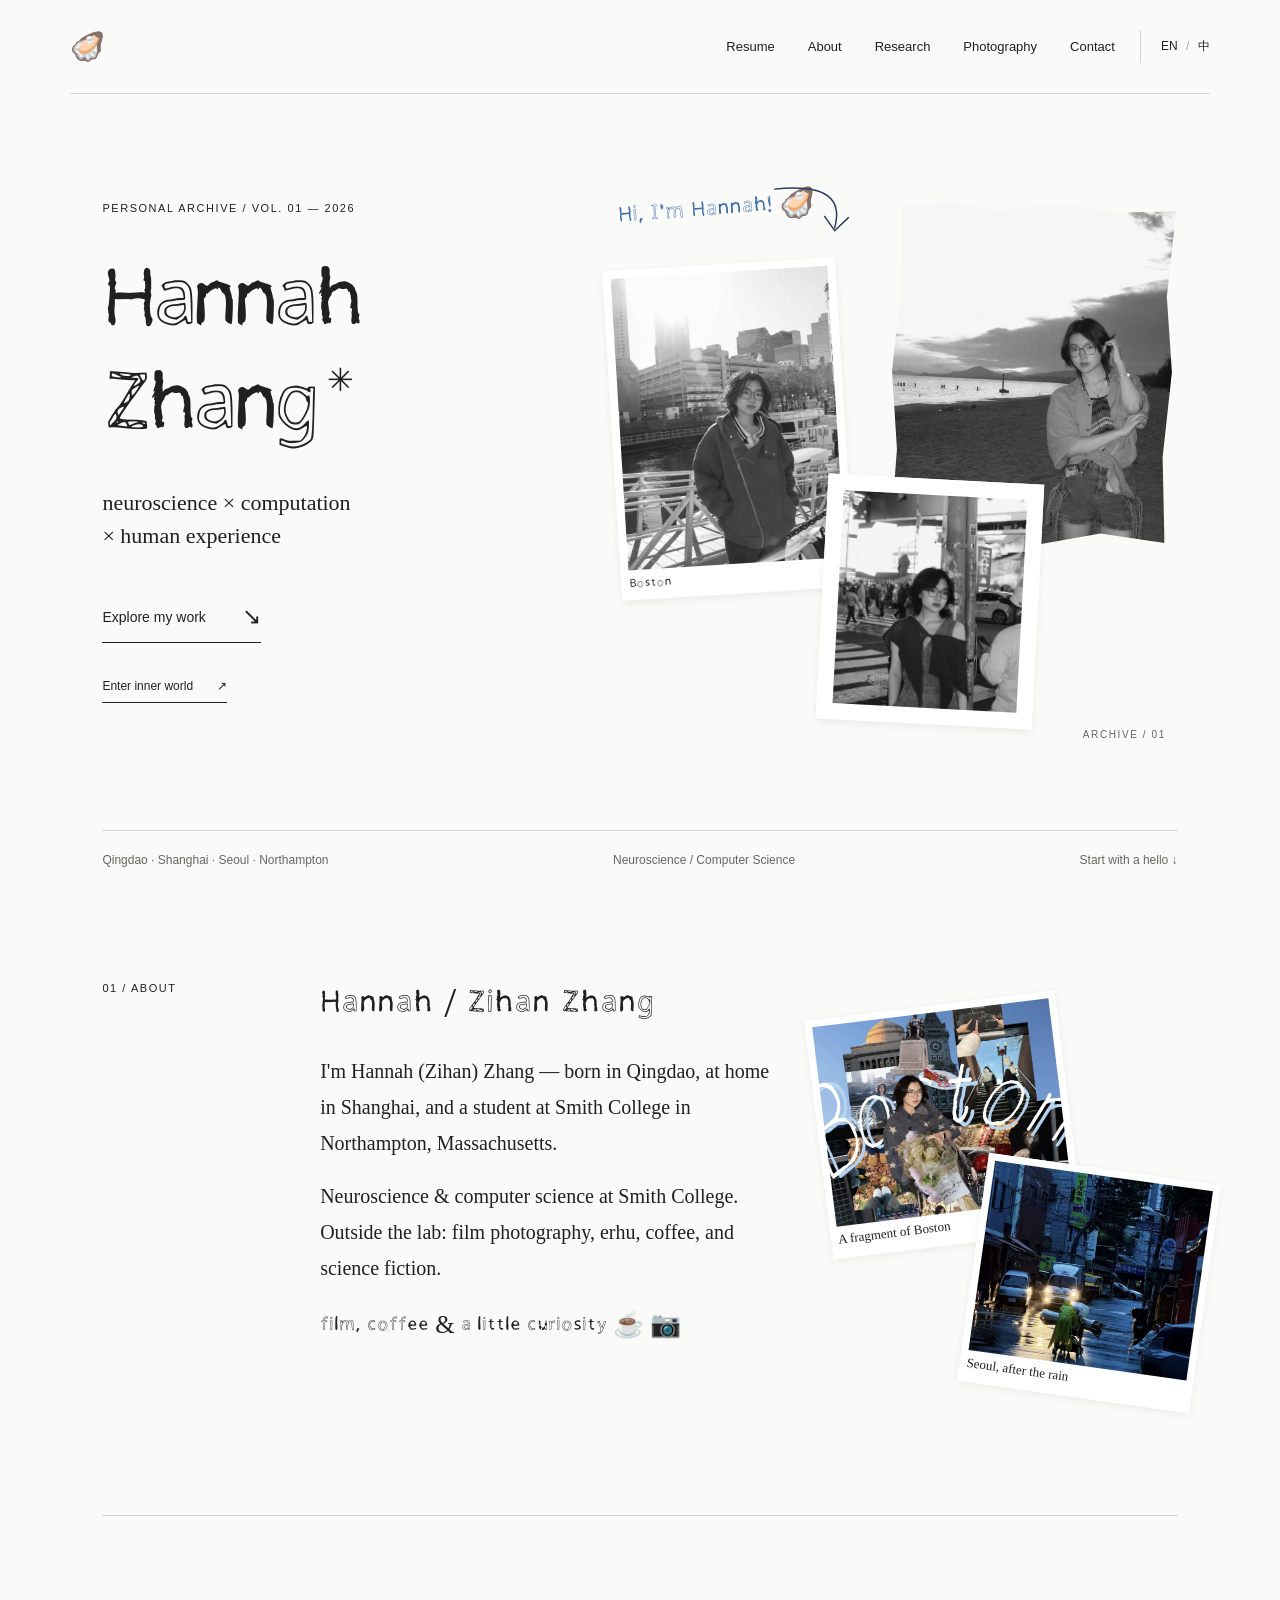
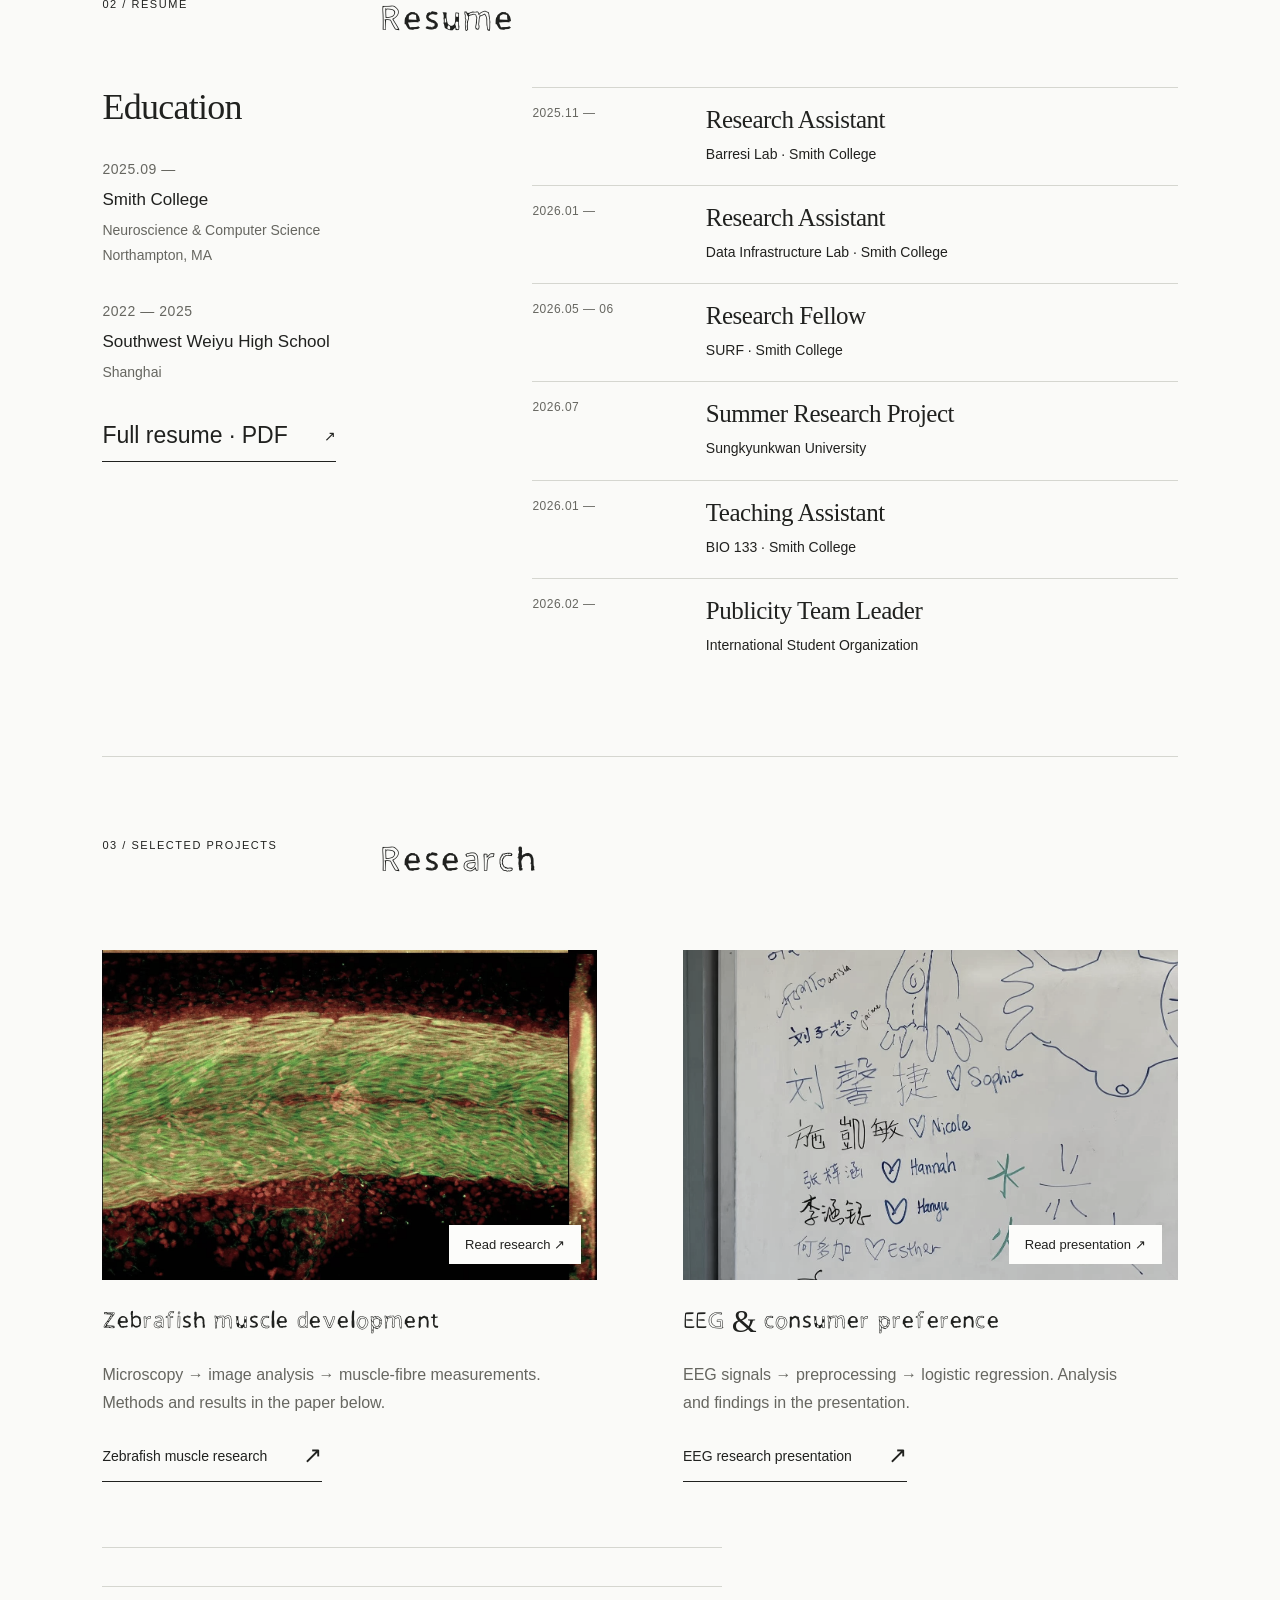
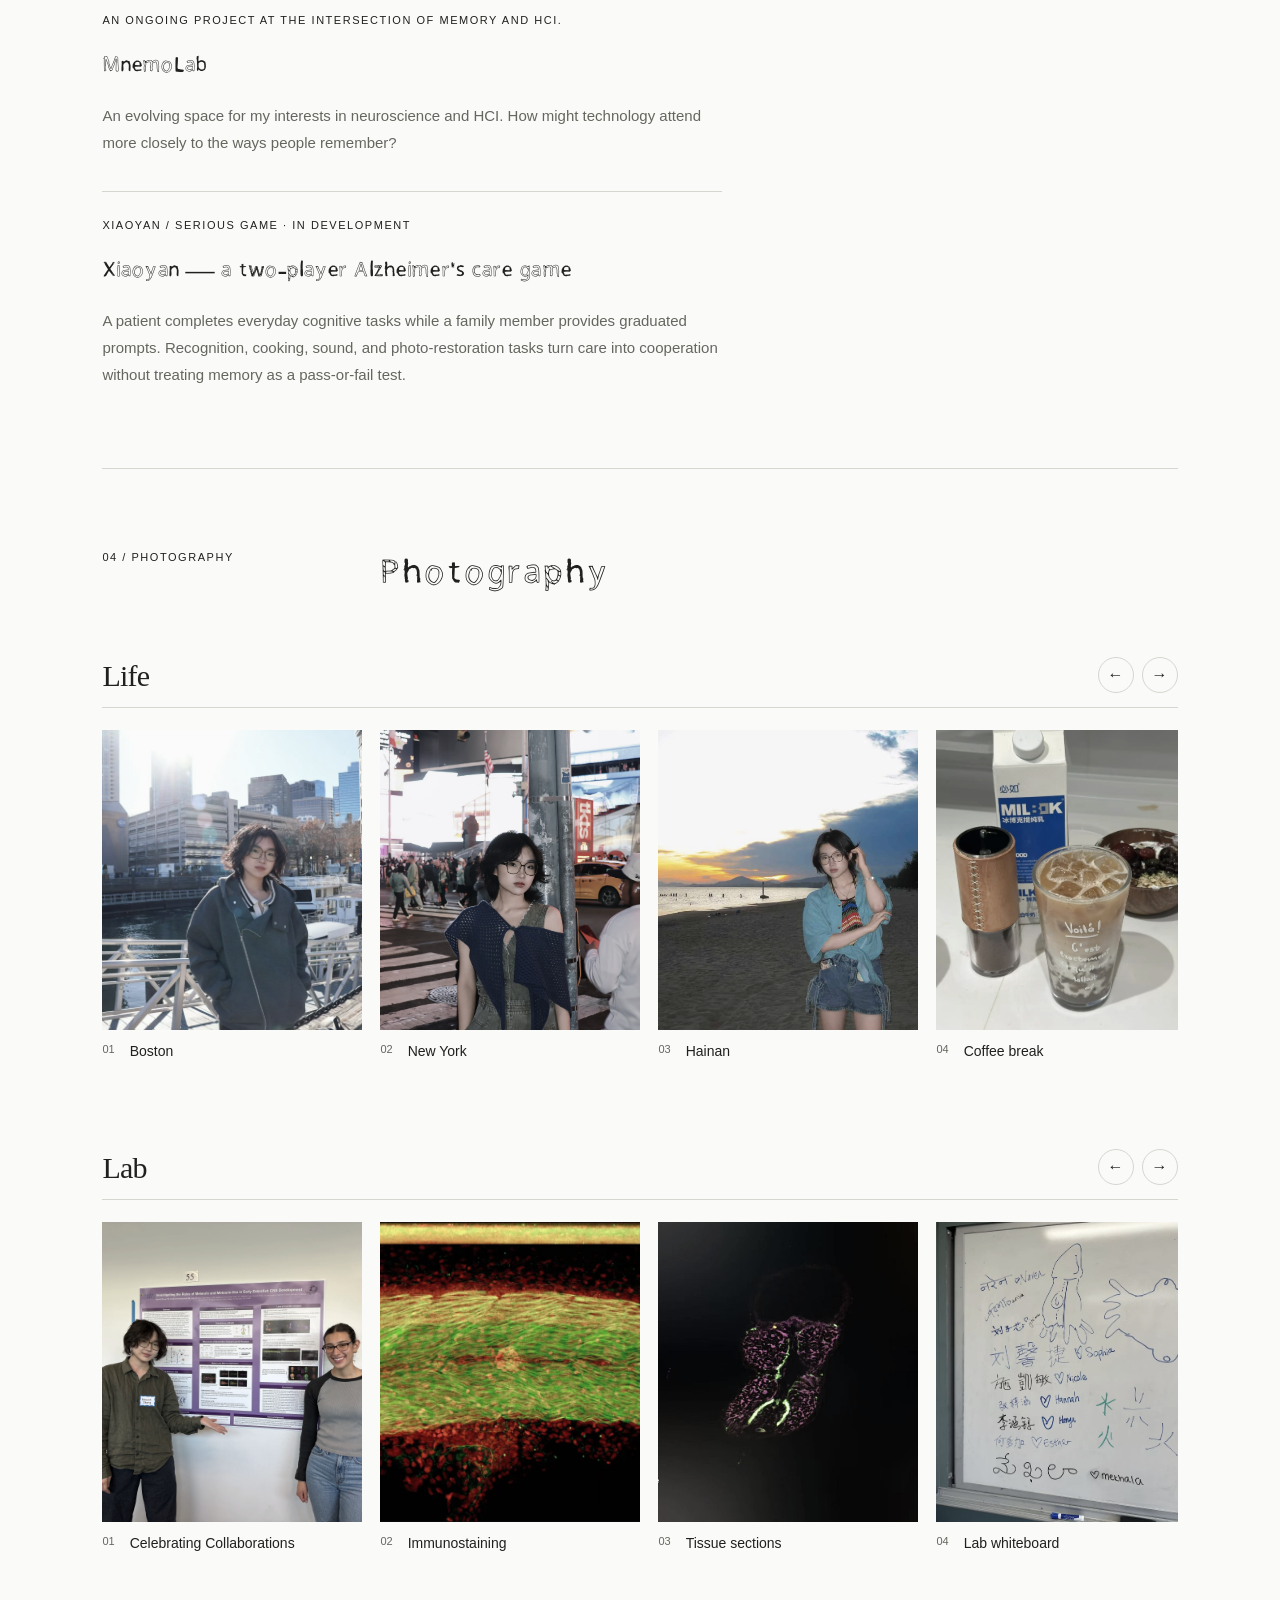
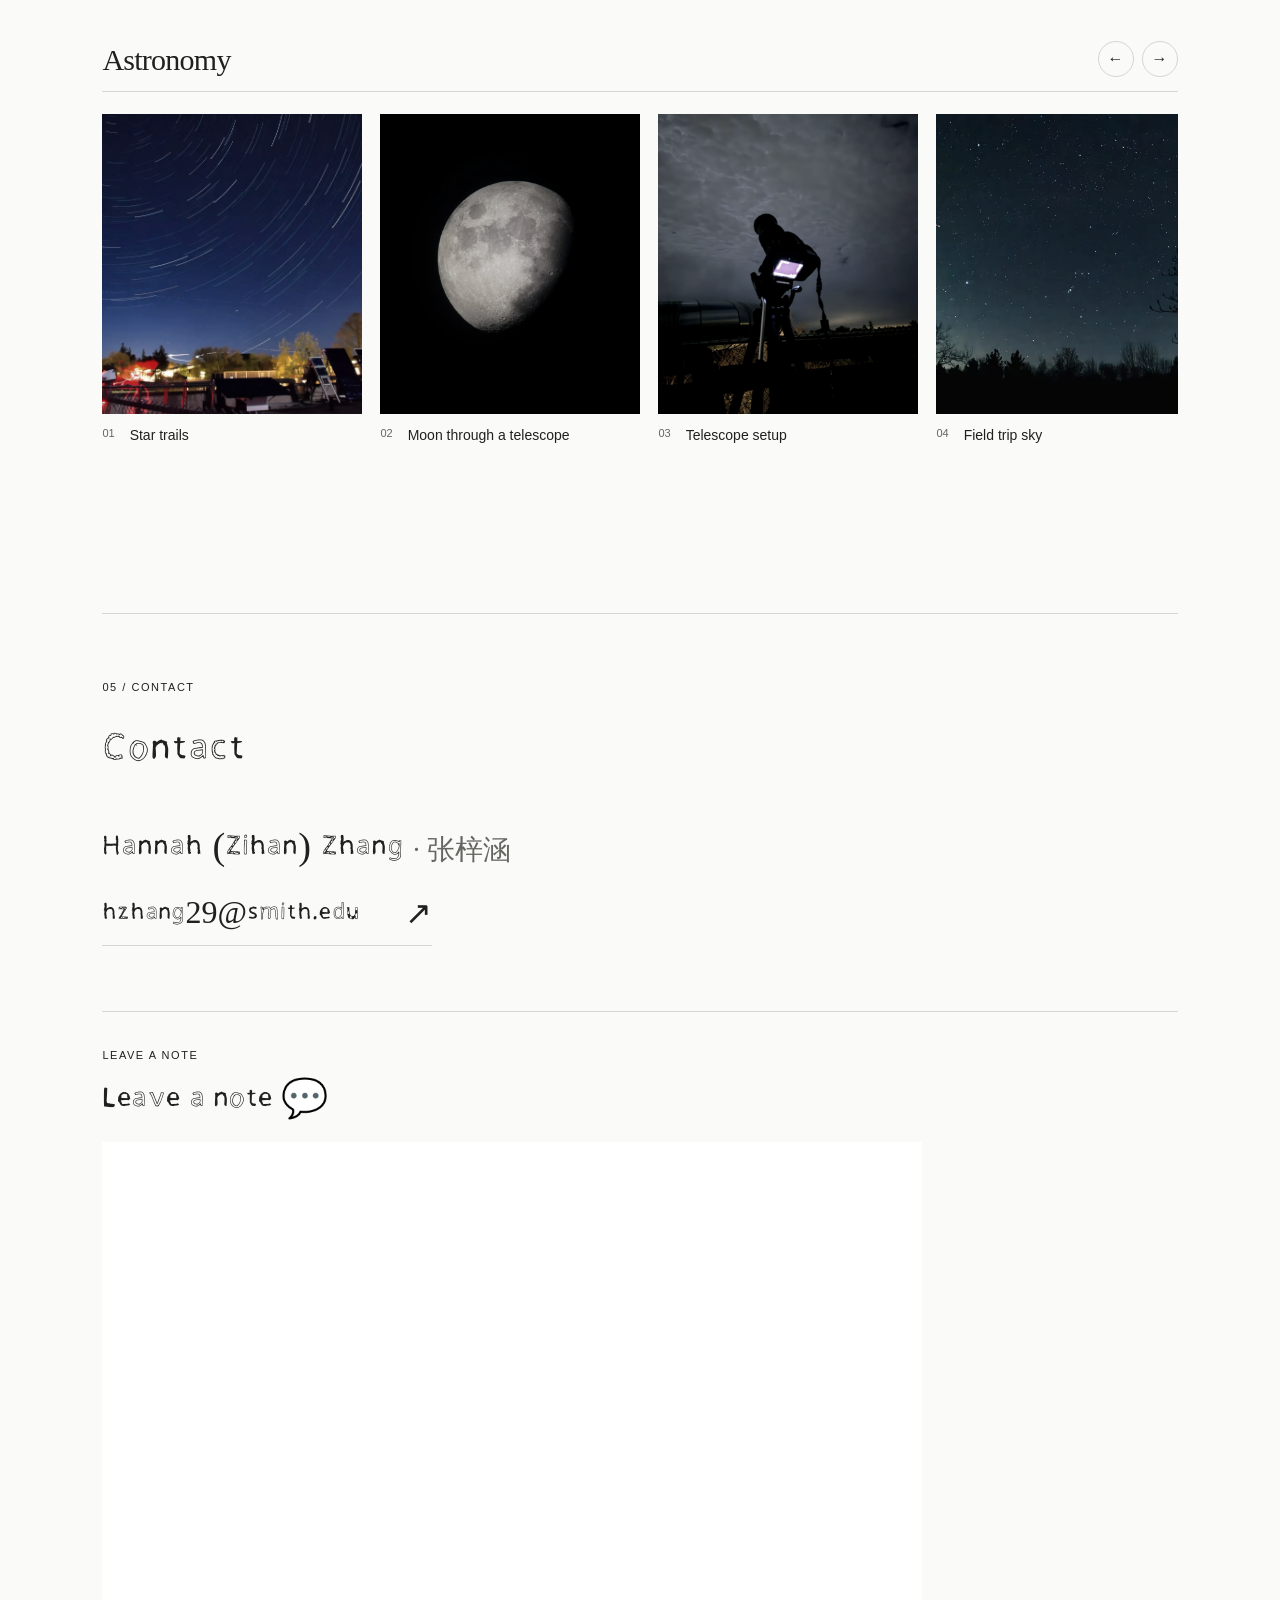
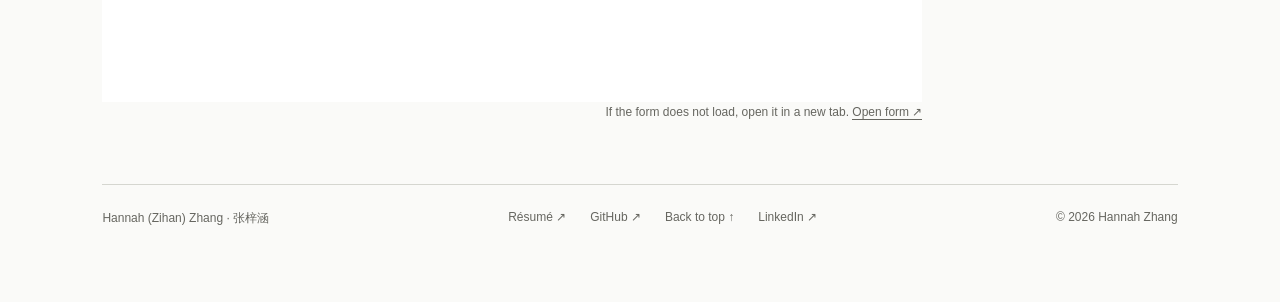
==== commit b217e98d: "Fix enhanced portfolio initialization" ====
--- a/editorial.html
+++ b/editorial.html
@@ -1,2 +1,2 @@
 <!doctype html>
-<html lang="en"><head><meta charset="utf-8"><meta name="viewport" content="width=device-width,initial-scale=1"><meta name="description" content="Hannah (Zihan) Zhang — neuroscience, computer science, and human-computer interaction. Research, projects, and observations."><meta name="theme-color" content="#fafaf8"><title>Hannah Zhang — Research & Design</title><link rel="stylesheet" href="style.css"><script src="site.js" defer></script><script src="archive.js" defer></script></head><body><a class="skip" href="#main">Skip to content</a><div id="site"></div></body></html>
+<html lang="en"><head><meta charset="utf-8"><meta name="viewport" content="width=device-width,initial-scale=1"><meta name="description" content="Hannah (Zihan) Zhang — neuroscience, computer science, and human-computer interaction. Research, projects, and observations."><meta name="theme-color" content="#fafaf8"><title>Hannah Zhang — Research & Design</title><link rel="stylesheet" href="style.css?v=20260905-2"><script src="site.js?v=20260905-2" defer></script><script src="archive.js?v=20260905-2" defer></script></head><body><a class="skip" href="#main">Skip to content</a><div id="site"></div></body></html>
